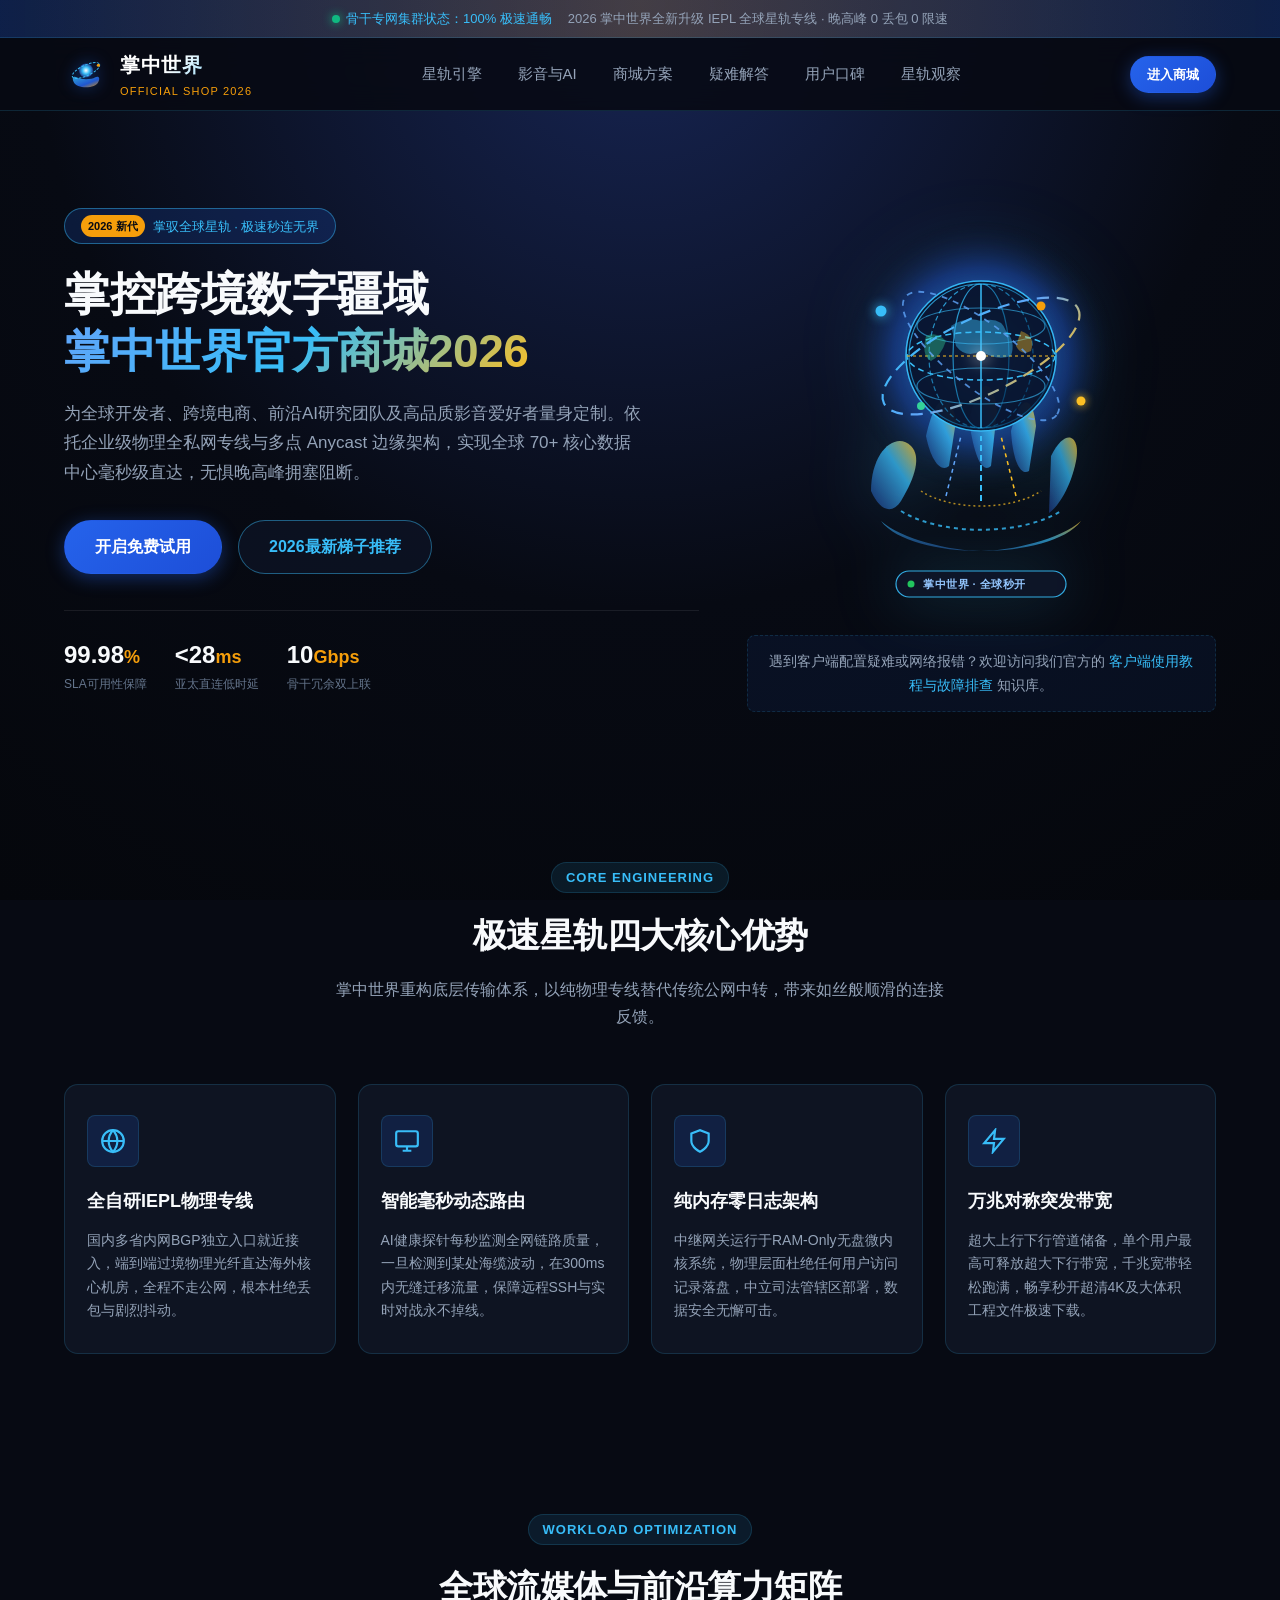
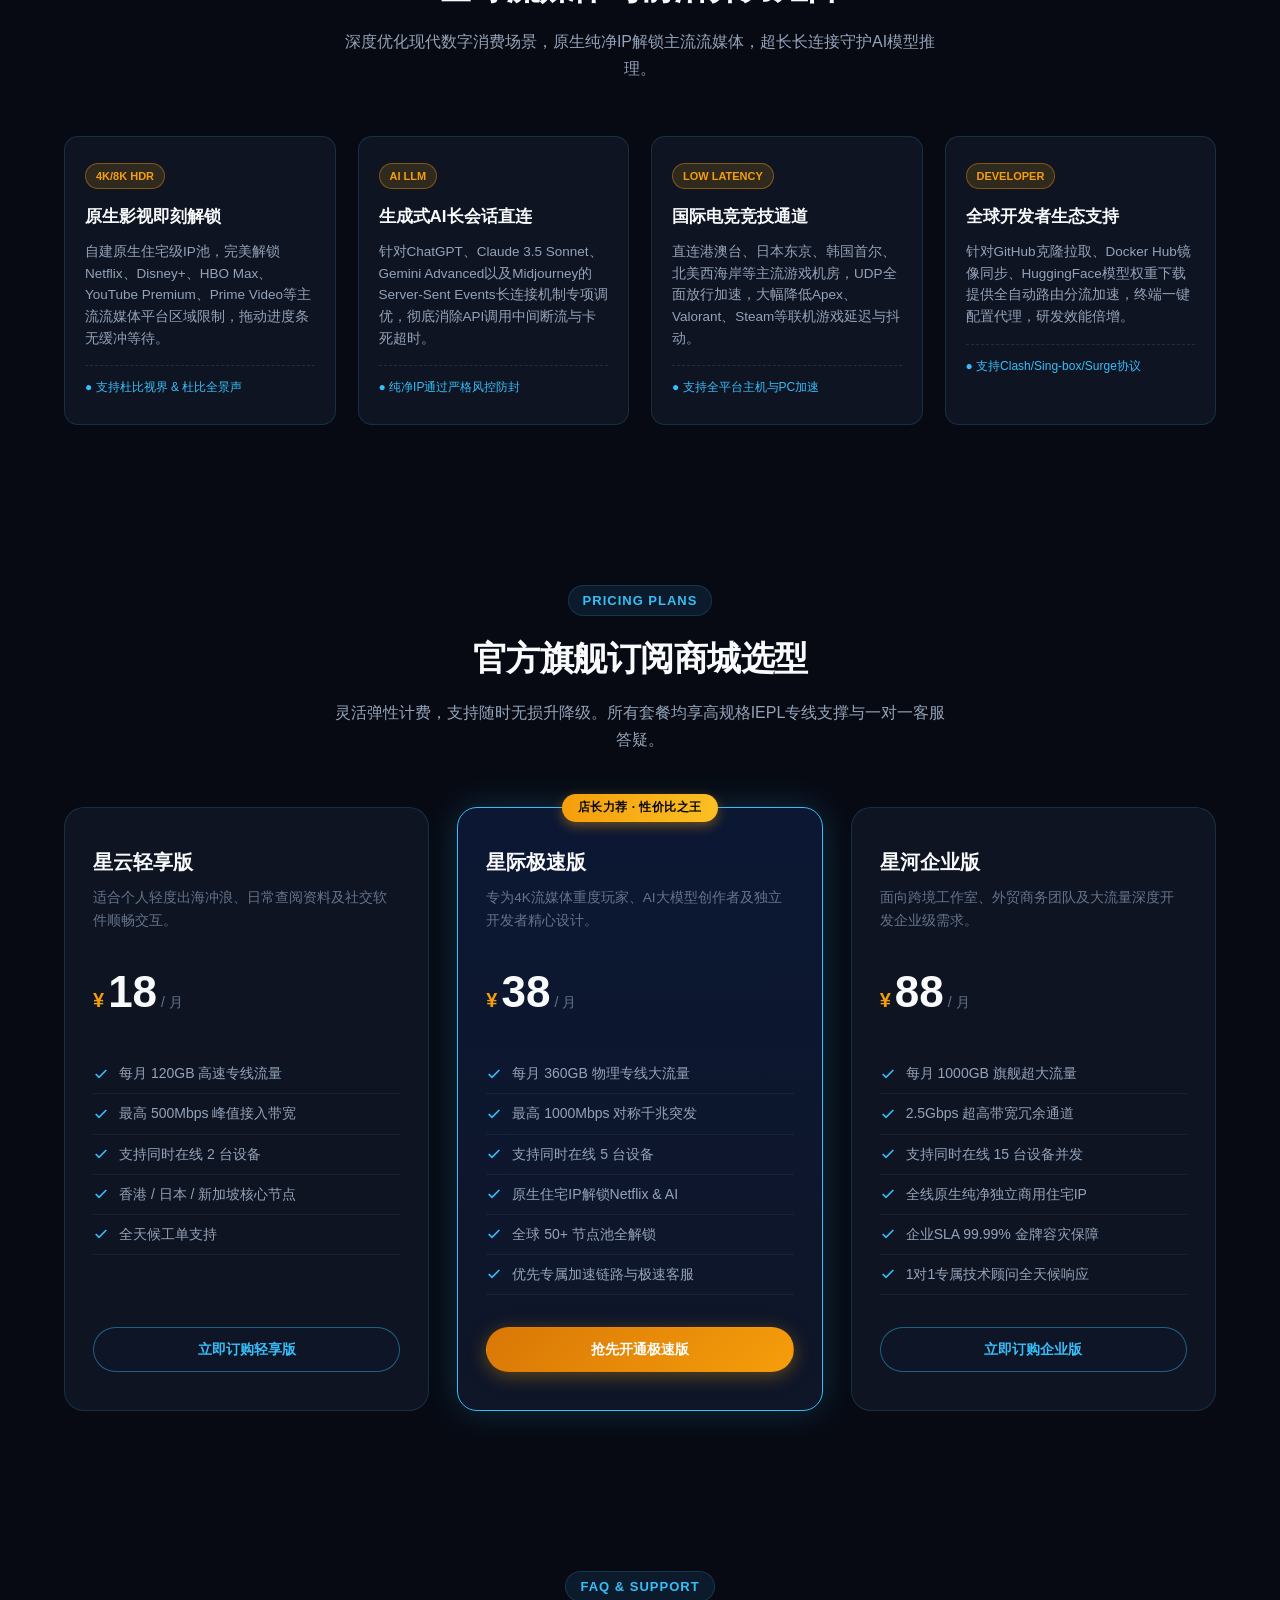
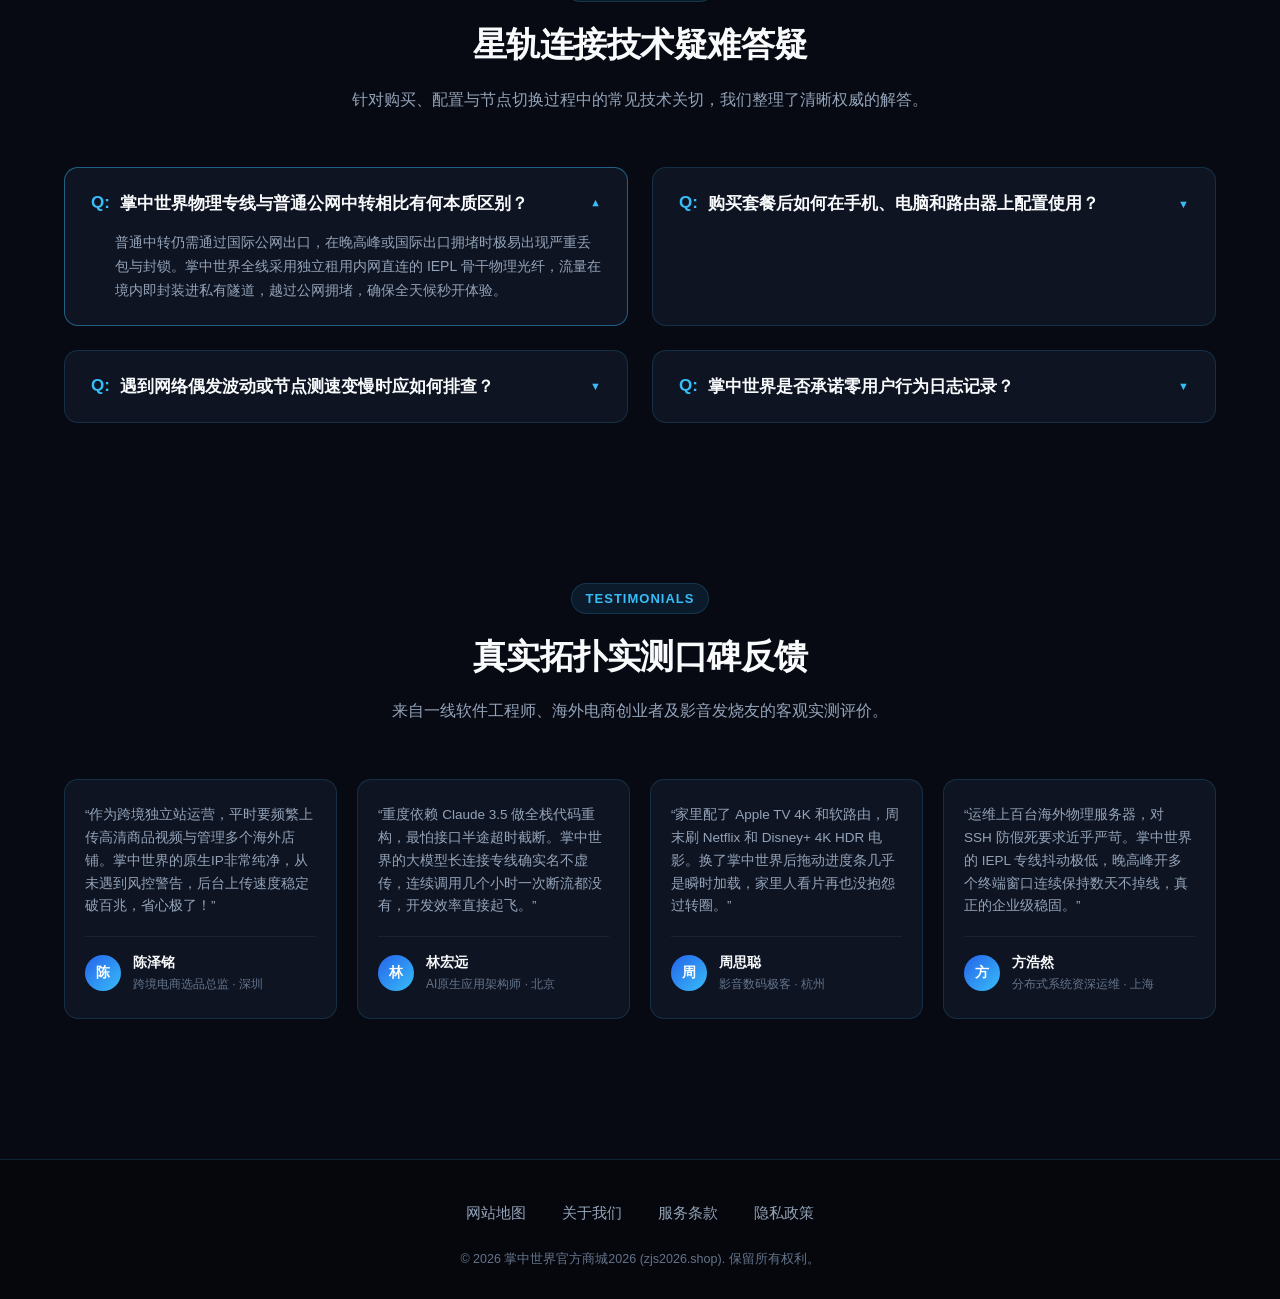
==== index.html @ 3806c6ba "initial commit" ====
<!DOCTYPE html>
<html lang="zh-CN">
<head>
  <meta charset="UTF-8">
  <meta name="viewport" content="width=device-width, initial-scale=1.0">
  <title>掌中世界官方商城2026 - 旗舰专线网络加速器 | 极速秒开4K与AI大模型的优质机场推荐</title>
  <meta name="description" content="掌中世界官方商城2026为您提供高品质物理专线网络加速服务。依托多点Anycast与电信级物理光缆实现4K/8K视频极速秒开，AI模型长连接稳定不中断，是值得信赖的年度出海机场推荐首选。">
  <meta name="keywords" content="掌中世界, 网络加速, 极速秒开, 机场推荐, 掌中世界官网, IEPL专线, 4K加速器, 科学梯子商城">
  <link rel="canonical" href="https://zjs2026.shop/">
  <link rel="stylesheet" href="style.css">

  <!-- Open Graph 社交元数据 -->

  <!-- Twitter Card 元数据 -->
  <meta name="twitter:card" content="summary_large_image">
  <meta name="twitter:title" content="掌中世界官方商城2026 - 旗舰专线网络加速器 | 极速秒开4K与AI大模型的优质机场推荐">
  <meta name="twitter:description" content="掌中世界2026官方旗舰商城提供高规格物理骨干网络加速专线，极速秒开4K/8K视频与前沿AI模型，超低延迟抗阻断。">
  <meta name="twitter:image" content="https://zjs2026.shop/og-preview.png">

  <!-- Schema.org Product 结构化数据 (Rich Snippets) -->
  <script type="application/ld+json">
  {
    "@context": "https://schema.org",
    "@type": "Product",
    "name": "掌中世界旗舰专线网络加速服务",
    "image": "https://zjs2026.shop/og-preview.png",
    "description": "掌中世界官方商城2026倾力打造的企业级IEPL物理骨干专线网络加速体系，全面支持高清流媒体秒开与AI长连接不中断。",
    "brand": {
      "@type": "Brand",
      "name": "掌中世界"
    },
    "category": "网络加速与代理软件服务",
    "offers": {
      "@type": "AggregateOffer",
      "priceCurrency": "CNY",
      "lowPrice": "18.00",
      "highPrice": "88.00",
      "offerCount": "3",
      "offers": [
        {
          "@type": "Offer",
          "name": "星云轻享版",
          "price": "18.00",
          "priceCurrency": "CNY",
          "availability": "https://schema.org/InStock",
          "url": "https://ww012.twilightaff.com/#/?code=A56DH1Af"
        },
        {
          "@type": "Offer",
          "name": "星际极速版",
          "price": "38.00",
          "priceCurrency": "CNY",
          "availability": "https://schema.org/InStock",
          "url": "https://ww012.twilightaff.com/#/?code=A56DH1Af"
        },
        {
          "@type": "Offer",
          "name": "星河企业版",
          "price": "88.00",
          "priceCurrency": "CNY",
          "availability": "https://schema.org/InStock",
          "url": "https://ww012.twilightaff.com/#/?code=A56DH1Af"
        }
      ]
    },
    "aggregateRating": {
      "@type": "AggregateRating",
      "ratingValue": "4.96",
      "reviewCount": "168"
    }
  }
  </script>
  <meta property="og:type" content="website">
  <meta property="og:site_name" content="掌中世界官方商城2026">
  <meta property="og:title" content="掌中世界官方商城2026 - 旗舰专线网络加速器 | 极速秒开4K与AI大模型的优质机场推荐">
  <meta property="og:description" content="掌中世界官方商城2026为您提供高品质物理专线网络加速服务。依托多点Anycast与电信级物理光缆实现4K/8K视频极速秒开，AI模型长连接稳定不中断，是值得信赖的年度出海机场推荐首选。">
  <meta property="og:url" content="https://zjs2026.shop/">
  <meta property="og:image" content="https://zjs2026.shop/og-preview.png">
  <meta property="og:locale" content="zh_CN">
</head>
<body>

  <!-- 顶部状态公告栏 -->
  <div class="cosmic-topbar">
    <div class="cosmic-container cosmic-topbar-flex">
      <div class="pulse-indicator">
        <span class="pulse-dot"></span>
        <span>骨干专网集群状态：100% 极速通畅</span>
      </div>
      <div>2026 掌中世界全新升级 IEPL 全球星轨专线 · 晚高峰 0 丢包 0 限速</div>
    </div>
  </div>

  <!-- 吸顶导航栏 -->
  <header class="cosmic-nav">
    <div class="cosmic-container cosmic-nav-wrap">
      <a href="index.html" class="cosmic-logo-link" aria-label="返回首页">
        <!-- 主题深度融合：掌托乾坤星轨徽标 -->
        <svg class="cosmic-logo-svg" viewBox="0 0 100 100" fill="none" xmlns="http://www.w3.org/2000/svg" role="img" aria-label="掌中世界掌托星轨标志">
          <defs>
            <linearGradient id="palmOrbitGrad" x1="0%" y1="0%" x2="100%" y2="100%">
              <stop offset="0%" stop-color="#38bdf8" />
              <stop offset="60%" stop-color="#2563eb" />
              <stop offset="100%" stop-color="#f59e0b" />
            </linearGradient>
            <radialGradient id="planetCoreGrad" cx="50%" cy="50%" r="50%">
              <stop offset="0%" stop-color="#ffffff" />
              <stop offset="50%" stop-color="#38bdf8" />
              <stop offset="100%" stop-color="#1e3a8a" />
            </radialGradient>
          </defs>
          <!-- 托手弧形轮廓 -->
          <path d="M22 68 C 28 84, 72 84, 78 68 C 84 56, 76 54, 70 58 C 64 63, 36 63, 30 58 C 24 54, 16 56, 22 68 Z" fill="url(#palmOrbitGrad)" opacity="0.85" />
          <!-- 核心星体 -->
          <circle cx="50" cy="42" r="16" fill="url(#planetCoreGrad)" />
          <!-- 倾斜旋转星轨环 -->
          <ellipse cx="50" cy="42" rx="34" ry="12" stroke="#38bdf8" stroke-width="2.2" stroke-dasharray="6 3" transform="rotate(-25 50 42)" fill="none" />
          <circle cx="78" cy="30" r="3.5" fill="#f59e0b" />
        </svg>
        <div class="cosmic-logo-text">
          <span class="cosmic-logo-title">掌中世界</span>
          <span class="cosmic-logo-sub">OFFICIAL SHOP 2026</span>
        </div>
      </a>

      <!-- 移动端导航开关 (纯CSS) -->
      <input type="checkbox" id="cosmicNavToggle" class="nav-mobile-toggle" aria-label="打开或关闭导航菜单">
      
      <!-- 导航项目 -->
      <nav class="cosmic-nav-menu">
        <ul class="cosmic-nav-list">
          <li class="cosmic-nav-item"><a href="index.html#features" aria-current="page">星轨引擎</a></li>
          <li class="cosmic-nav-item"><a href="index.html#media-ai">影音与AI</a></li>
          <li class="cosmic-nav-item"><a href="index.html#pricing">商城方案</a></li>
          <li class="cosmic-nav-item"><a href="index.html#faq">疑难解答</a></li>
          <li class="cosmic-nav-item"><a href="index.html#reviews">用户口碑</a></li>
          <li class="cosmic-nav-item"><a href="mall-news.html">星轨观察</a></li>
        </ul>
      </nav>

      <!-- 导航右侧 CTA -->
      <div class="cosmic-nav-actions">
        <a href="https://ww012.twilightaff.com/#/?code=A56DH1Af" target="_blank" rel="nofollow" class="btn-cosmic btn-cosmic-primary btn-cosmic-sm">
          进入商城
        </a>
        <label for="cosmicNavToggle" class="nav-hamburger-label" aria-label="移动端菜单切换">
          <span></span>
          <span></span>
          <span></span>
        </label>
      </div>
    </div>
  </header>

  <!-- 主体内容 -->
  <main>

    <!-- Hero 区域：星轨发射台 (Orbit Launchpad) -->
    <section class="cosmic-hero">
      <div class="cosmic-container cosmic-hero-grid">
        <div class="cosmic-hero-content">
          <div class="hero-tag">
            <span class="hero-tag-badge">2026 新代</span>
            <span>掌驭全球星轨 · 极速秒连无界</span>
          </div>

          <h1 class="hero-title">
            掌控跨境数字疆域<br>
            <span class="hero-title-highlight">掌中世界官方商城2026</span>
          </h1>

          <p class="hero-desc">
            为全球开发者、跨境电商、前沿AI研究团队及高品质影音爱好者量身定制。依托企业级物理全私网专线与多点 Anycast 边缘架构，实现全球 70+ 核心数据中心毫秒级直达，无惧晚高峰拥塞阻断。
          </p>

          <div class="hero-cta-group">
            <a href="https://ww012.twilightaff.com/#/?code=A56DH1Af" target="_blank" rel="nofollow" class="btn-cosmic btn-cosmic-primary btn-cosmic-lg">
              开启免费试用
            </a>
            <!-- 严格遵照PBN传递权重规则：必须保留target="_blank"，严禁添加rel="nofollow" -->
            <a href="https://tizilab.net/paihang/" target="_blank" class="btn-cosmic btn-cosmic-outline btn-cosmic-lg">
              2026最新梯子推荐
            </a>
          </div>

          <div class="hero-stats-row">
            <div class="hero-stat-item">
              <div class="hero-stat-value">99.98<span>%</span></div>
              <div class="hero-stat-label">SLA可用性保障</div>
            </div>
            <div class="hero-stat-item">
              <div class="hero-stat-value">&lt;28<span>ms</span></div>
              <div class="hero-stat-label">亚太直连低时延</div>
            </div>
            <div class="hero-stat-item">
              <div class="hero-stat-value">10<span>Gbps</span></div>
              <div class="hero-stat-label">骨干冗余双上联</div>
            </div>
          </div>
        </div>

        <!-- Hero 右侧：手托全息地球/网络旋转动图 -->
        <div class="hero-orbit-stage">
          <svg class="orbit-svg-canvas" viewBox="0 0 440 420" fill="none" xmlns="http://www.w3.org/2000/svg" role="img" aria-label="掌中世界手托全息地球网络旋转动图">
            <defs>
              <radialGradient id="globeAtmosphere" cx="50%" cy="50%" r="50%">
                <stop offset="0%" stop-color="#38bdf8" stop-opacity="0.9"/>
                <stop offset="65%" stop-color="#1d4ed8" stop-opacity="0.35"/>
                <stop offset="100%" stop-color="#0b0f19" stop-opacity="0"/>
              </radialGradient>
              <linearGradient id="handGlowGrad" x1="0%" y1="100%" x2="100%" y2="0%">
                <stop offset="0%" stop-color="#1e3a8a" stop-opacity="0.8"/>
                <stop offset="60%" stop-color="#38bdf8" stop-opacity="0.9"/>
                <stop offset="100%" stop-color="#fbbf24" stop-opacity="0.95"/>
              </linearGradient>
              <linearGradient id="orbitRingGradA" x1="0%" y1="0%" x2="100%" y2="100%">
                <stop offset="0%" stop-color="#38bdf8"/>
                <stop offset="50%" stop-color="#60a5fa"/>
                <stop offset="100%" stop-color="#fbbf24"/>
              </linearGradient>
              <linearGradient id="globeGridGrad" x1="0%" y1="0%" x2="100%" y2="100%">
                <stop offset="0%" stop-color="#38bdf8" stop-opacity="0.9"/>
                <stop offset="100%" stop-color="#0284c7" stop-opacity="0.3"/>
              </linearGradient>
            </defs>

            <!-- 背景全息漫射光晕 -->
            <circle cx="220" cy="165" r="135" fill="url(#globeAtmosphere)" class="globe-atmosphere-pulse"/>

            <!-- 手托部分 (Cyber Palm Cradle) -->
            <g class="palm-cyber-cradle">
              <!-- 掌心基座光弧 -->
              <path d="M120 330 C150 370, 290 370, 320 330 C300 348, 250 360, 220 360 C190 360, 140 348, 120 330 Z" fill="url(#handGlowGrad)" opacity="0.75"/>
              <!-- 大拇指侧翼承托弧线 -->
              <path d="M110 300 C110 260, 135 240, 150 255 C160 265, 155 285, 140 310 C130 325, 118 318, 110 300 Z" fill="url(#handGlowGrad)" opacity="0.85"/>
              <!-- 四指托举向上微曲弧形 -->
              <path d="M165 245 C175 200, 190 200, 195 230 L188 275 C180 282, 170 270, 165 245 Z" fill="url(#handGlowGrad)" opacity="0.85"/>
              <path d="M208 230 C218 185, 232 185, 236 220 L230 275 C222 282, 214 270, 208 230 Z" fill="url(#handGlowGrad)" opacity="0.9"/>
              <path d="M250 240 C260 200, 272 205, 275 235 L268 280 C260 285, 252 272, 250 240 Z" fill="url(#handGlowGrad)" opacity="0.85"/>
              <path d="M290 265 C305 235, 320 245, 315 270 C310 295, 298 315, 288 322 Z" fill="url(#handGlowGrad)" opacity="0.8"/>
              <!-- 掌面全息数据纹理线 -->
              <path d="M140 320 C180 345, 260 345, 300 320" stroke="#38bdf8" stroke-width="2" stroke-dasharray="4 4" fill="none" opacity="0.8"/>
              <path d="M160 300 C190 320, 250 320, 280 300" stroke="#fbbf24" stroke-width="1.5" stroke-dasharray="2 3" fill="none" opacity="0.7"/>
              <!-- 掌心向上注入地球的能量光束 -->
              <line x1="220" y1="310" x2="220" y2="245" stroke="#38bdf8" stroke-width="2" stroke-dasharray="6 4" class="beam-vertical-stream"/>
              <line x1="185" y1="305" x2="200" y2="245" stroke="#60a5fa" stroke-width="1.5" stroke-dasharray="4 4" class="beam-vertical-stream-fast"/>
              <line x1="255" y1="305" x2="240" y2="245" stroke="#fbbf24" stroke-width="1.5" stroke-dasharray="4 4" class="beam-vertical-stream-rev"/>
            </g>

            <!-- 掌中旋转地球与全息网络 (Rotating Holographic Earth & Cyber Grid) -->
            <g class="hologram-earth-system">
              <!-- 地球球体外框与底层深度阴影 -->
              <circle cx="220" cy="165" r="75" fill="#09142e" stroke="#38bdf8" stroke-width="1.5" opacity="0.95"/>
              
              <!-- 旋转经线组 (模拟3D自转) -->
              <g class="globe-longitude-spin">
                <ellipse cx="220" cy="165" rx="72" ry="72" stroke="url(#globeGridGrad)" stroke-width="1.2" fill="none"/>
                <ellipse cx="220" cy="165" rx="52" ry="72" stroke="url(#globeGridGrad)" stroke-width="1.2" stroke-dasharray="5 3" fill="none"/>
                <ellipse cx="220" cy="165" rx="28" ry="72" stroke="url(#globeGridGrad)" stroke-width="1.2" fill="none"/>
                <line x1="220" y1="93" x2="220" y2="237" stroke="#38bdf8" stroke-width="1.5"/>
              </g>

              <!-- 旋转纬线组 -->
              <g class="globe-latitude-grid">
                <ellipse cx="220" cy="165" rx="74" ry="24" stroke="#38bdf8" stroke-width="1.5" fill="none" stroke-dasharray="6 4"/>
                <ellipse cx="220" cy="135" rx="64" ry="18" stroke="#38bdf8" stroke-width="1.2" fill="none" opacity="0.6"/>
                <ellipse cx="220" cy="195" rx="64" ry="18" stroke="#38bdf8" stroke-width="1.2" fill="none" opacity="0.6"/>
                <line x1="146" y1="165" x2="294" y2="165" stroke="#fbbf24" stroke-width="1.2" stroke-dasharray="3 3"/>
              </g>

              <!-- 地球大陆轮廓飞跃动效 (平移环绕) -->
              <g class="globe-continents-drift">
                <path d="M190 135 Q205 125 220 130 Q240 125 245 140 Q255 150 250 165 Q235 170 220 160 Q205 168 195 155 Z" fill="#38bdf8" opacity="0.45"/>
                <path d="M165 145 Q175 140 185 150 Q180 165 170 170 Q160 165 165 145 Z" fill="#34d399" opacity="0.4"/>
                <path d="M260 140 Q275 145 270 160 Q260 165 255 155 Z" fill="#fbbf24" opacity="0.4"/>
              </g>

              <!-- 外层倾斜星轨环 A (顺时针飞转) -->
              <g class="earth-ring-spin-cw">
                <ellipse cx="220" cy="165" rx="108" ry="38" stroke="url(#orbitRingGradA)" stroke-width="2.2" stroke-dasharray="12 8" fill="none" transform="rotate(-26 220 165)"/>
                <circle cx="120" cy="120" r="5.5" fill="#38bdf8" filter="drop-shadow(0 0 6px #38bdf8)"/>
                <circle cx="320" cy="210" r="4.5" fill="#fbbf24" filter="drop-shadow(0 0 5px #fbbf24)"/>
              </g>

              <!-- 逆时针交叉星轨环 B -->
              <g class="earth-ring-spin-ccw">
                <ellipse cx="220" cy="165" rx="96" ry="32" stroke="#60a5fa" stroke-width="1.8" stroke-dasharray="6 6" fill="none" transform="rotate(38 220 165)" opacity="0.8"/>
                <circle cx="280" cy="115" r="4.5" fill="#f59e0b"/>
                <circle cx="160" cy="215" r="4" fill="#34d399"/>
              </g>

              <!-- 核心全息亮点 -->
              <circle cx="220" cy="165" r="5" fill="#ffffff" filter="drop-shadow(0 0 8px #ffffff)"/>
            </g>

            <!-- 底部状态悬浮标签 -->
            <g class="hologram-status-tag">
              <rect x="135" y="380" width="170" height="26" rx="13" fill="#0f172a" stroke="#38bdf8" stroke-width="1.2" opacity="0.9"/>
              <circle cx="150" cy="393" r="3.5" fill="#22c55e" class="status-dot-blink"/>
              <text x="162" y="397" fill="#93c5fd" font-size="11" font-weight="600" letter-spacing="0.5">掌中世界 · 全球秒开</text>
            </g>
          </svg>
        <div class="interlink-box"><p>遇到客户端配置疑难或网络报错？欢迎访问我们官方的 <a href="https://zjs2026.help/" target="_blank">客户端使用教程与故障排查</a> 知识库。</p></div>
      </div>
    </section>

    <!-- 模块一：核心优势（极速星轨引擎 - 4张卡片） -->
    <section id="features" class="cosmic-section">
      <div class="cosmic-container">
        <div class="section-header">
          <span class="section-pill">Core Engineering</span>
          <h2 class="section-title">极速星轨四大核心优势</h2>
          <p class="section-desc">掌中世界重构底层传输体系，以纯物理专线替代传统公网中转，带来如丝般顺滑的连接反馈。</p>
        </div>

        <div class="features-grid">
          <div class="feature-card">
            <div class="feature-icon-box">
              <svg width="26" height="26" viewBox="0 0 24 24" fill="none" stroke="currentColor" stroke-width="2">
                <circle cx="12" cy="12" r="10"/>
                <path d="M12 2a14.5 14.5 0 0 0 0 20 14.5 14.5 0 0 0 0-20"/>
                <path d="M2 12h20"/>
              </svg>
            </div>
            <h3 class="feature-card-title">全自研IEPL物理专线</h3>
            <p class="feature-card-text">国内多省内网BGP独立入口就近接入，端到端过境物理光纤直达海外核心机房，全程不走公网，根本杜绝丢包与剧烈抖动。</p>
          </div>

          <div class="feature-card">
            <div class="feature-icon-box">
              <svg width="26" height="26" viewBox="0 0 24 24" fill="none" stroke="currentColor" stroke-width="2">
                <rect x="2" y="3" width="20" height="14" rx="2" ry="2"/>
                <line x1="8" y1="21" x2="16" y2="21"/>
                <line x1="12" y1="17" x2="12" y2="21"/>
              </svg>
            </div>
            <h3 class="feature-card-title">智能毫秒动态路由</h3>
            <p class="feature-card-text">AI健康探针每秒监测全网链路质量，一旦检测到某处海缆波动，在300ms内无缝迁移流量，保障远程SSH与实时对战永不掉线。</p>
          </div>

          <div class="feature-card">
            <div class="feature-icon-box">
              <svg width="26" height="26" viewBox="0 0 24 24" fill="none" stroke="currentColor" stroke-width="2">
                <path d="M12 22s8-4 8-10V5l-8-3-8 3v7c0 6 8 10 8 10z"/>
              </svg>
            </div>
            <h3 class="feature-card-title">纯内存零日志架构</h3>
            <p class="feature-card-text">中继网关运行于RAM-Only无盘微内核系统，物理层面杜绝任何用户访问记录落盘，中立司法管辖区部署，数据安全无懈可击。</p>
          </div>

          <div class="feature-card">
            <div class="feature-icon-box">
              <svg width="26" height="26" viewBox="0 0 24 24" fill="none" stroke="currentColor" stroke-width="2">
                <polygon points="13 2 3 14 12 14 11 22 21 10 12 10 13 2"/>
              </svg>
            </div>
            <h3 class="feature-card-title">万兆对称突发带宽</h3>
            <p class="feature-card-text">超大上行下行管道储备，单个用户最高可释放超大下行带宽，千兆宽带轻松跑满，畅享秒开超清4K及大体积工程文件极速下载。</p>
          </div>
        </div>
      </div>
    </section>

    <!-- 模块二：流媒体与 AI 支持（4张卡片） -->
    <section id="media-ai" class="cosmic-section">
      <div class="cosmic-container">
        <div class="section-header">
          <span class="section-pill">Workload Optimization</span>
          <h2 class="section-title">全球流媒体与前沿算力矩阵</h2>
          <p class="section-desc">深度优化现代数字消费场景，原生纯净IP解锁主流流媒体，超长长连接守护AI模型推理。</p>
        </div>

        <div class="media-ai-grid">
          <div class="media-ai-card">
            <span class="media-badge">4K/8K HDR</span>
            <h3 class="media-ai-title">原生影视即刻解锁</h3>
            <p class="media-ai-desc">自建原生住宅级IP池，完美解锁Netflix、Disney+、HBO Max、YouTube Premium、Prime Video等主流流媒体平台区域限制，拖动进度条无缓冲等待。</p>
            <div class="media-spec-tag">
              <span>● 支持杜比视界 &amp; 杜比全景声</span>
            </div>
          </div>

          <div class="media-ai-card">
            <span class="media-badge">AI LLM</span>
            <h3 class="media-ai-title">生成式AI长会话直连</h3>
            <p class="media-ai-desc">针对ChatGPT、Claude 3.5 Sonnet、Gemini Advanced以及Midjourney的Server-Sent Events长连接机制专项调优，彻底消除API调用中间断流与卡死超时。</p>
            <div class="media-spec-tag">
              <span>● 纯净IP通过严格风控防封</span>
            </div>
          </div>

          <div class="media-ai-card">
            <span class="media-badge">LOW LATENCY</span>
            <h3 class="media-ai-title">国际电竞竞技通道</h3>
            <p class="media-ai-desc">直连港澳台、日本东京、韩国首尔、北美西海岸等主流游戏机房，UDP全面放行加速，大幅降低Apex、Valorant、Steam等联机游戏延迟与抖动。</p>
            <div class="media-spec-tag">
              <span>● 支持全平台主机与PC加速</span>
            </div>
          </div>

          <div class="media-ai-card">
            <span class="media-badge">DEVELOPER</span>
            <h3 class="media-ai-title">全球开发者生态支持</h3>
            <p class="media-ai-desc">针对GitHub克隆拉取、Docker Hub镜像同步、HuggingFace模型权重下载提供全自动路由分流加速，终端一键配置代理，研发效能倍增。</p>
            <div class="media-spec-tag">
              <span>● 支持Clash/Sing-box/Surge协议</span>
            </div>
          </div>
        </div>
      </div>
    </section>

    <!-- 模块三：官方商城价格方案（3个套餐） -->
    <section id="pricing" class="cosmic-section">
      <div class="cosmic-container">
        <div class="section-header">
          <span class="section-pill">Pricing Plans</span>
          <h2 class="section-title">官方旗舰订阅商城选型</h2>
          <p class="section-desc">灵活弹性计费，支持随时无损升降级。所有套餐均享高规格IEPL专线支撑与一对一客服答疑。</p>
        </div>

        <div class="pricing-grid">
          <!-- 套餐一：星云轻享版 -->
          <div class="pricing-card">
            <h3 class="pricing-name">星云轻享版</h3>
            <p class="pricing-intro">适合个人轻度出海冲浪、日常查阅资料及社交软件顺畅交互。</p>
            <div class="pricing-price-box">
              <span class="pricing-currency">¥</span>
              <span class="pricing-amount">18</span>
              <span class="pricing-period">/ 月</span>
            </div>
            <ul class="pricing-feature-list">
              <li class="pricing-feature-item">
                <svg viewBox="0 0 24 24" fill="none" stroke="currentColor" stroke-width="2.5"><polyline points="20 6 9 17 4 12"/></svg>
                每月 120GB 高速专线流量
              </li>
              <li class="pricing-feature-item">
                <svg viewBox="0 0 24 24" fill="none" stroke="currentColor" stroke-width="2.5"><polyline points="20 6 9 17 4 12"/></svg>
                最高 500Mbps 峰值接入带宽
              </li>
              <li class="pricing-feature-item">
                <svg viewBox="0 0 24 24" fill="none" stroke="currentColor" stroke-width="2.5"><polyline points="20 6 9 17 4 12"/></svg>
                支持同时在线 2 台设备
              </li>
              <li class="pricing-feature-item">
                <svg viewBox="0 0 24 24" fill="none" stroke="currentColor" stroke-width="2.5"><polyline points="20 6 9 17 4 12"/></svg>
                香港 / 日本 / 新加坡核心节点
              </li>
              <li class="pricing-feature-item">
                <svg viewBox="0 0 24 24" fill="none" stroke="currentColor" stroke-width="2.5"><polyline points="20 6 9 17 4 12"/></svg>
                全天候工单支持
              </li>
            </ul>
            <div class="pricing-card-action">
              <a href="https://ww012.twilightaff.com/#/?code=A56DH1Af" target="_blank" rel="nofollow" class="btn-cosmic btn-cosmic-outline">
                立即订购轻享版
              </a>
            </div>
          </div>

          <!-- 套餐二：星际极速版 (热门推荐) -->
          <div class="pricing-card pricing-card-featured">
            <span class="pricing-pill-flag">店长力荐 · 性价比之王</span>
            <h3 class="pricing-name">星际极速版</h3>
            <p class="pricing-intro">专为4K流媒体重度玩家、AI大模型创作者及独立开发者精心设计。</p>
            <div class="pricing-price-box">
              <span class="pricing-currency">¥</span>
              <span class="pricing-amount">38</span>
              <span class="pricing-period">/ 月</span>
            </div>
            <ul class="pricing-feature-list">
              <li class="pricing-feature-item">
                <svg viewBox="0 0 24 24" fill="none" stroke="currentColor" stroke-width="2.5"><polyline points="20 6 9 17 4 12"/></svg>
                每月 360GB 物理专线大流量
              </li>
              <li class="pricing-feature-item">
                <svg viewBox="0 0 24 24" fill="none" stroke="currentColor" stroke-width="2.5"><polyline points="20 6 9 17 4 12"/></svg>
                最高 1000Mbps 对称千兆突发
              </li>
              <li class="pricing-feature-item">
                <svg viewBox="0 0 24 24" fill="none" stroke="currentColor" stroke-width="2.5"><polyline points="20 6 9 17 4 12"/></svg>
                支持同时在线 5 台设备
              </li>
              <li class="pricing-feature-item">
                <svg viewBox="0 0 24 24" fill="none" stroke="currentColor" stroke-width="2.5"><polyline points="20 6 9 17 4 12"/></svg>
                原生住宅IP解锁Netflix &amp; AI
              </li>
              <li class="pricing-feature-item">
                <svg viewBox="0 0 24 24" fill="none" stroke="currentColor" stroke-width="2.5"><polyline points="20 6 9 17 4 12"/></svg>
                全球 50+ 节点池全解锁
              </li>
              <li class="pricing-feature-item">
                <svg viewBox="0 0 24 24" fill="none" stroke="currentColor" stroke-width="2.5"><polyline points="20 6 9 17 4 12"/></svg>
                优先专属加速链路与极速客服
              </li>
            </ul>
            <div class="pricing-card-action">
              <a href="https://ww012.twilightaff.com/#/?code=A56DH1Af" target="_blank" rel="nofollow" class="btn-cosmic btn-cosmic-gold">
                抢先开通极速版
              </a>
            </div>
          </div>

          <!-- 套餐三：星河企业版 -->
          <div class="pricing-card">
            <h3 class="pricing-name">星河企业版</h3>
            <p class="pricing-intro">面向跨境工作室、外贸商务团队及大流量深度开发企业级需求。</p>
            <div class="pricing-price-box">
              <span class="pricing-currency">¥</span>
              <span class="pricing-amount">88</span>
              <span class="pricing-period">/ 月</span>
            </div>
            <ul class="pricing-feature-list">
              <li class="pricing-feature-item">
                <svg viewBox="0 0 24 24" fill="none" stroke="currentColor" stroke-width="2.5"><polyline points="20 6 9 17 4 12"/></svg>
                每月 1000GB 旗舰超大流量
              </li>
              <li class="pricing-feature-item">
                <svg viewBox="0 0 24 24" fill="none" stroke="currentColor" stroke-width="2.5"><polyline points="20 6 9 17 4 12"/></svg>
                2.5Gbps 超高带宽冗余通道
              </li>
              <li class="pricing-feature-item">
                <svg viewBox="0 0 24 24" fill="none" stroke="currentColor" stroke-width="2.5"><polyline points="20 6 9 17 4 12"/></svg>
                支持同时在线 15 台设备并发
              </li>
              <li class="pricing-feature-item">
                <svg viewBox="0 0 24 24" fill="none" stroke="currentColor" stroke-width="2.5"><polyline points="20 6 9 17 4 12"/></svg>
                全线原生纯净独立商用住宅IP
              </li>
              <li class="pricing-feature-item">
                <svg viewBox="0 0 24 24" fill="none" stroke="currentColor" stroke-width="2.5"><polyline points="20 6 9 17 4 12"/></svg>
                企业SLA 99.99% 金牌容灾保障
              </li>
              <li class="pricing-feature-item">
                <svg viewBox="0 0 24 24" fill="none" stroke="currentColor" stroke-width="2.5"><polyline points="20 6 9 17 4 12"/></svg>
                1对1专属技术顾问全天候响应
              </li>
            </ul>
            <div class="pricing-card-action">
              <a href="https://ww012.twilightaff.com/#/?code=A56DH1Af" target="_blank" rel="nofollow" class="btn-cosmic btn-cosmic-outline">
                立即订购企业版
              </a>
            </div>
          </div>
        </div>
      </div>
    </section>

    <!-- 模块四：常见问题解答（FAQ - 4项） -->
    <section id="faq" class="cosmic-section">
      <div class="cosmic-container">
        <div class="section-header">
          <span class="section-pill">Faq &amp; Support</span>
          <h2 class="section-title">星轨连接技术疑难答疑</h2>
          <p class="section-desc">针对购买、配置与节点切换过程中的常见技术关切，我们整理了清晰权威的解答。</p>
        </div>

        <div class="faq-grid">
          <details class="faq-card" open>
            <summary class="faq-q">
              <span class="faq-q-title">
                <span class="faq-q-badge">Q:</span>
                掌中世界物理专线与普通公网中转相比有何本质区别？
              </span>
              <span class="faq-arrow">▼</span>
            </summary>
            <p class="faq-a">
              普通中转仍需通过国际公网出口，在晚高峰或国际出口拥堵时极易出现严重丢包与封锁。掌中世界全线采用独立租用内网直连的 IEPL 骨干物理光纤，流量在境内即封装进私有隧道，越过公网拥堵，确保全天候秒开体验。
            </p>
          </details>

          <details class="faq-card">
            <summary class="faq-q">
              <span class="faq-q-title">
                <span class="faq-q-badge">Q:</span>
                购买套餐后如何在手机、电脑和路由器上配置使用？
              </span>
              <span class="faq-arrow">▼</span>
            </summary>
            <p class="faq-a">
              商城支持一键导入通用订阅，兼容 Windows、macOS、iOS、Android 以及各类 Linux 软路由系统。我们提供标准 Clash Verge、Sing-box、Shadowrocket 等主流客户端的自动化配置导入文档，新手3分钟即可上手。
            </p>
          </details>

          <details class="faq-card">
            <summary class="faq-q">
              <span class="faq-q-title">
                <span class="faq-q-badge">Q:</span>
                遇到网络偶发波动或节点测速变慢时应如何排查？
              </span>
              <span class="faq-arrow">▼</span>
            </summary>
            <p class="faq-a">
              掌中世界的订阅已内置 URL-Test 智能自动分流测速组，系统会实时挑选延迟最低的优质节点。如果您需要特定国家地区，可在客户端中手动切换备用直连节点，也可以通过我们的帮助中心获取最新节点维护公告。
            </p>
          </details>

          <details class="faq-card">
            <summary class="faq-q">
              <span class="faq-q-title">
                <span class="faq-q-badge">Q:</span>
                掌中世界是否承诺零用户行为日志记录？
              </span>
              <span class="faq-arrow">▼</span>
            </summary>
            <p class="faq-a">
              我们严格践行严格的 No-Logs 零日志准则。中继服务器内核运行在只读内存介质中，任何会话数据在连接关闭时自动清空，绝不记录任何访问记录、DNS 查询目标或传输明细，全力捍卫您的数字隐私。
            </p>
          </details>
        </div>
      </div>
    </section>

    <!-- 模块五：用户真实口碑（4位评价） -->
    <section id="reviews" class="cosmic-section">
      <div class="cosmic-container">
        <div class="section-header">
          <span class="section-pill">Testimonials</span>
          <h2 class="section-title">真实拓扑实测口碑反馈</h2>
          <p class="section-desc">来自一线软件工程师、海外电商创业者及影音发烧友的客观实测评价。</p>
        </div>

        <div class="reviews-grid">
          <div class="review-card">
            <p class="review-text">
              “作为跨境独立站运营，平时要频繁上传高清商品视频与管理多个海外店铺。掌中世界的原生IP非常纯净，从未遇到风控警告，后台上传速度稳定破百兆，省心极了！”
            </p>
            <div class="review-author">
              <div class="review-avatar">陈</div>
              <div class="review-meta">
                <span class="review-name">陈泽铭</span>
                <span class="review-role">跨境电商选品总监 · 深圳</span>
              </div>
            </div>
          </div>

          <div class="review-card">
            <p class="review-text">
              “重度依赖 Claude 3.5 做全栈代码重构，最怕接口半途超时截断。掌中世界的大模型长连接专线确实名不虚传，连续调用几个小时一次断流都没有，开发效率直接起飞。”
            </p>
            <div class="review-author">
              <div class="review-avatar">林</div>
              <div class="review-meta">
                <span class="review-name">林宏远</span>
                <span class="review-role">AI原生应用架构师 · 北京</span>
              </div>
            </div>
          </div>

          <div class="review-card">
            <p class="review-text">
              “家里配了 Apple TV 4K 和软路由，周末刷 Netflix 和 Disney+ 4K HDR 电影。换了掌中世界后拖动进度条几乎是瞬时加载，家里人看片再也没抱怨过转圈。”
            </p>
            <div class="review-author">
              <div class="review-avatar">周</div>
              <div class="review-meta">
                <span class="review-name">周思聪</span>
                <span class="review-role">影音数码极客 · 杭州</span>
              </div>
            </div>
          </div>

          <div class="review-card">
            <p class="review-text">
              “运维上百台海外物理服务器，对 SSH 防假死要求近乎严苛。掌中世界的 IEPL 专线抖动极低，晚高峰开多个终端窗口连续保持数天不掉线，真正的企业级稳固。”
            </p>
            <div class="review-author">
              <div class="review-avatar">方</div>
              <div class="review-meta">
                <span class="review-name">方浩然</span>
                <span class="review-role">分布式系统资深运维 · 上海</span>
              </div>
            </div>
          </div>
        </div>
      </div>
    </section>

  </main>

  <!-- 页脚：严格仅展示4个标题，分别在单独页面中打开 (全中文) -->
  <footer class="cosmic-footer">
    <div class="cosmic-container">
      <ul class="cosmic-footer-nav">
        <li><a href="sitemap.html">网站地图</a></li>
        <li><a href="about.html">关于我们</a></li>
        <li><a href="terms.html">服务条款</a></li>
        <li><a href="privacy.html">隐私政策</a></li>
      </ul>
      <div class="cosmic-footer-copy">
        &copy; 2026 掌中世界官方商城2026 (zjs2026.shop). 保留所有权利。
      </div>
    </div>
  </footer>

  <!-- 移动端导航点击后自动收起微脚本 (原生无依赖) -->
  <script>
    document.querySelectorAll('.cosmic-nav-item a').forEach(function(l) {
      l.addEventListener('click', function() {
        var t = document.getElementById('cosmicNavToggle');
        if (t) t.checked = false;
      });
    });
  </script>
</body>
</html>
---- style.css ----
/* ==========================================================================
   zjs2026.shop - 掌中世界官方商城2026 样式系统
   设计风格：浩瀚星穹 / 掌心星轨旗舰电商风 (Cosmic Orbital E-Commerce)
   主色调：深空星海蓝 (#0b0f19) · 恒星轨道蓝 (#2563eb) · 琥珀天金 (#f59e0b) · 极光青 (#38bdf8)
   ========================================================================== */

:root {
  --bg-deep: #070a13;
  --bg-surface: #0f172a;
  --bg-card: rgba(17, 24, 39, 0.78);
  --bg-card-hover: rgba(30, 41, 59, 0.9);
  --border-subtle: rgba(56, 189, 248, 0.16);
  --border-bright: rgba(56, 189, 248, 0.45);
  --border-gold: rgba(245, 158, 11, 0.4);
  --primary: #2563eb;
  --primary-glow: rgba(37, 99, 235, 0.45);
  --accent-cyan: #38bdf8;
  --accent-gold: #f59e0b;
  --accent-gold-light: #fbbf24;
  --text-primary: #f8fafc;
  --text-secondary: #94a3b8;
  --text-muted: #64748b;
  --radius-sm: 8px;
  --radius-md: 14px;
  --radius-lg: 20px;
  --radius-full: 9999px;
  --shadow-card: 0 10px 30px -10px rgba(0, 0, 0, 0.5), 0 0 20px -5px rgba(56, 189, 248, 0.1);
  --shadow-glow: 0 0 25px rgba(56, 189, 248, 0.35);
  --shadow-gold: 0 0 25px rgba(245, 158, 11, 0.3);
  --transition: all 0.28s cubic-bezier(0.4, 0, 0.2, 1);
  --font-main: -apple-system, BlinkMacSystemFont, "Segoe UI", Roboto, "PingFang SC", "Hiragino Sans GB", "Microsoft YaHei", sans-serif;
}

* {
  box-sizing: border-box;
  margin: 0;
  padding: 0;
}

html {
  scroll-behavior: smooth;
  font-family: var(--font-main);
  background-color: var(--bg-deep);
  color: var(--text-primary);
  line-height: 1.65;
  -webkit-font-smoothing: antialiased;
}

body {
  position: relative;
  min-height: 100vh;
  overflow-x: hidden;
  background: radial-gradient(circle at 50% 0%, #172554 0%, #070a13 55%, #05070c 100%);
  background-attachment: fixed;
}

/* 统一超链接规范：强调整体高亮，访问前后保持一致，绝不显示默认蓝/紫 */
a {
  color: var(--accent-cyan);
  text-decoration: none;
  transition: var(--transition);
}

a:visited {
  color: var(--accent-cyan);
}

a:hover, a:focus {
  color: var(--accent-gold-light);
  text-decoration: none;
}

a:focus-visible {
  outline: 2px solid var(--accent-cyan);
  outline-offset: 3px;
  border-radius: 2px;
}

img, svg {
  vertical-align: middle;
}

/* 容器与版心 */
.cosmic-container {
  width: 100%;
  max-width: 1200px;
  margin-left: auto;
  margin-right: auto;
  padding-left: 24px;
  padding-right: 24px;
}

/* 顶部公告条 */
.cosmic-topbar {
  background: linear-gradient(90deg, rgba(37, 99, 235, 0.25), rgba(245, 158, 11, 0.2), rgba(37, 99, 235, 0.25));
  border-bottom: 1px solid var(--border-subtle);
  padding: 8px 16px;
  font-size: 13px;
  text-align: center;
  color: var(--text-secondary);
}
.cosmic-topbar-flex {
  display: flex;
  justify-content: center;
  align-items: center;
  gap: 16px;
  flex-wrap: wrap;
}
.pulse-indicator {
  display: inline-flex;
  align-items: center;
  gap: 6px;
  color: var(--accent-cyan);
  font-weight: 500;
}
.pulse-dot {
  width: 8px;
  height: 8px;
  background-color: #10b981;
  border-radius: 50%;
  box-shadow: 0 0 10px #10b981;
  animation: cosmicPulse 2s infinite;
}
@keyframes cosmicPulse {
  0%, 100% { opacity: 1; transform: scale(1); }
  50% { opacity: 0.4; transform: scale(0.85); }
}

/* 吸顶导航栏 */
.cosmic-nav {
  position: sticky;
  top: 0;
  z-index: 999;
  background: rgba(7, 10, 19, 0.88);
  backdrop-filter: blur(14px);
  -webkit-backdrop-filter: blur(14px);
  border-bottom: 1px solid var(--border-subtle);
  transition: var(--transition);
}

.cosmic-nav-wrap {
  display: flex;
  align-items: center;
  justify-content: space-between;
  height: 72px;
}

.cosmic-logo-link {
  display: flex;
  align-items: center;
  gap: 12px;
  color: var(--text-primary);
}
.cosmic-logo-link:hover {
  color: var(--text-primary);
}

.cosmic-logo-svg {
  width: 44px;
  height: 44px;
  filter: drop-shadow(0 0 8px var(--primary-glow));
}

.cosmic-logo-text {
  display: flex;
  flex-direction: column;
}
.cosmic-logo-title {
  font-size: 20px;
  font-weight: 700;
  letter-spacing: 0.5px;
  background: linear-gradient(135deg, #ffffff 40%, var(--accent-cyan) 100%);
  -webkit-background-clip: text;
  -webkit-text-fill-color: transparent;
}
.cosmic-logo-sub {
  font-size: 11px;
  color: var(--accent-gold);
  letter-spacing: 1.2px;
  text-transform: uppercase;
}

/* 导航链接 */
.cosmic-nav-menu {
  display: flex;
  align-items: center;
}
.cosmic-nav-list {
  display: flex;
  align-items: center;
  list-style: none;
  gap: 28px;
}
.cosmic-nav-item a {
  color: var(--text-secondary);
  font-size: 15px;
  font-weight: 500;
  padding: 8px 4px;
  position: relative;
}
.cosmic-nav-item a:hover {
  color: var(--accent-cyan);
}
.cosmic-nav-item a::after {
  content: "";
  position: absolute;
  bottom: 0;
  left: 0;
  width: 0;
  height: 2px;
  background: linear-gradient(90deg, var(--accent-cyan), var(--accent-gold));
  transition: width 0.25s ease;
}
.cosmic-nav-item a:hover::after {
  width: 100%;
}

/* 导航右侧 CTA */
.cosmic-nav-actions {
  display: flex;
  align-items: center;
  gap: 14px;
}

/* 按钮规范 */
.btn-cosmic {
  display: inline-flex;
  align-items: center;
  justify-content: center;
  padding: 10px 22px;
  border-radius: var(--radius-full);
  font-size: 14px;
  font-weight: 600;
  cursor: pointer;
  transition: var(--transition);
  text-decoration: none !important;
  white-space: nowrap;
  border: 1px solid transparent;
}
.btn-cosmic-primary {
  background: linear-gradient(135deg, #2563eb, #1d4ed8);
  color: #ffffff !important;
  box-shadow: 0 4px 18px rgba(37, 99, 235, 0.4);
}
.btn-cosmic-primary:hover {
  background: linear-gradient(135deg, #3b82f6, #2563eb);
  box-shadow: 0 6px 24px rgba(37, 99, 235, 0.6);
  transform: translateY(-1px);
}
.btn-cosmic-gold {
  background: linear-gradient(135deg, #d97706, #f59e0b);
  color: #ffffff !important;
  box-shadow: 0 4px 18px rgba(245, 158, 11, 0.35);
}
.btn-cosmic-gold:hover {
  background: linear-gradient(135deg, #f59e0b, #fbbf24);
  box-shadow: 0 6px 24px rgba(245, 158, 11, 0.55);
  transform: translateY(-1px);
}
.btn-cosmic-outline {
  background: rgba(15, 23, 42, 0.6);
  color: var(--accent-cyan) !important;
  border: 1px solid var(--border-bright);
}
.btn-cosmic-outline:hover {
  background: rgba(56, 189, 248, 0.12);
  border-color: var(--accent-cyan);
  color: #ffffff !important;
  transform: translateY(-1px);
}
.btn-cosmic-sm {
  padding: 7px 16px;
  font-size: 13px;
}
.btn-cosmic-lg {
  padding: 13px 30px;
  font-size: 16px;
}

/* 移动端汉堡菜单 (纯 CSS 无依赖) */
.nav-mobile-toggle {
  display: none;
}
.nav-hamburger-label {
  display: none;
  width: 36px;
  height: 36px;
  flex-direction: column;
  justify-content: center;
  align-items: center;
  gap: 5px;
  cursor: pointer;
  border-radius: var(--radius-sm);
  background: rgba(255, 255, 255, 0.05);
  border: 1px solid var(--border-subtle);
}
.nav-hamburger-label span {
  display: block;
  width: 20px;
  height: 2px;
  background-color: var(--text-primary);
  transition: var(--transition);
}

/* Hero 区域：星轨发射台 (Orbit Launchpad) */
.cosmic-hero {
  position: relative;
  padding: 80px 0 70px;
  overflow: hidden;
}
.cosmic-hero-grid {
  display: grid;
  grid-template-columns: 1.15fr 0.85fr;
  align-items: center;
  gap: 48px;
}
.hero-tag {
  display: inline-flex;
  align-items: center;
  gap: 8px;
  padding: 6px 16px;
  background: rgba(37, 99, 235, 0.18);
  border: 1px solid var(--border-bright);
  border-radius: var(--radius-full);
  font-size: 13px;
  color: var(--accent-cyan);
  margin-bottom: 22px;
}
.hero-tag-badge {
  background: var(--accent-gold);
  color: #070a13;
  font-weight: 700;
  font-size: 11px;
  padding: 2px 7px;
  border-radius: var(--radius-full);
}
.hero-title {
  font-size: 46px;
  font-weight: 800;
  line-height: 1.22;
  letter-spacing: -0.5px;
  margin-bottom: 20px;
}
.hero-title-highlight {
  background: linear-gradient(135deg, #60a5fa 0%, #38bdf8 50%, #fbbf24 100%);
  -webkit-background-clip: text;
  -webkit-text-fill-color: transparent;
}
.hero-desc {
  font-size: 17px;
  color: var(--text-secondary);
  line-height: 1.75;
  margin-bottom: 32px;
  max-width: 580px;
}
.hero-cta-group {
  display: flex;
  align-items: center;
  gap: 16px;
  flex-wrap: wrap;
  margin-bottom: 36px;
}
.hero-stats-row {
  display: flex;
  align-items: center;
  gap: 28px;
  padding-top: 24px;
  border-top: 1px solid rgba(255, 255, 255, 0.08);
}
.hero-stat-item {
  display: flex;
  flex-direction: column;
}
.hero-stat-value {
  font-size: 24px;
  font-weight: 700;
  color: var(--text-primary);
}
.hero-stat-value span {
  color: var(--accent-gold);
  font-size: 18px;
}
.hero-stat-label {
  font-size: 12px;
  color: var(--text-muted);
}

/* Hero 右侧：手托全息地球/网络旋转动效 */
.hero-orbit-stage {
  position: relative;
  display: flex;
  flex-direction: column;
  justify-content: center;
  align-items: center;
}
.orbit-svg-canvas {
  width: 100%;
  max-width: 440px;
  height: auto;
  filter: drop-shadow(0 0 32px rgba(56, 189, 248, 0.28));
}
.palm-cyber-cradle {
  transform-origin: 220px 330px;
  animation: palmHover 5.5s ease-in-out infinite;
}
@keyframes palmHover {
  0%, 100% { transform: translateY(0); }
  50% { transform: translateY(-7px); }
}
.globe-atmosphere-pulse {
  transform-origin: 220px 165px;
  animation: atmosphereGlow 4s ease-in-out infinite;
}
@keyframes atmosphereGlow {
  0%, 100% { transform: scale(1); opacity: 0.75; }
  50% { transform: scale(1.08); opacity: 0.98; }
}
.hologram-earth-system {
  transform-origin: 220px 165px;
  animation: globeFloat 5.5s ease-in-out infinite;
}
@keyframes globeFloat {
  0%, 100% { transform: translateY(0); }
  50% { transform: translateY(-6px); }
}
.globe-longitude-spin {
  transform-origin: 220px 165px;
  animation: longitudeSpin 14s ease-in-out infinite alternate;
}
@keyframes longitudeSpin {
  0% { transform: scaleX(1); }
  50% { transform: scaleX(0.25); }
  100% { transform: scaleX(-1); }
}
.globe-continents-drift {
  animation: continentsDrift 18s linear infinite;
}
@keyframes continentsDrift {
  0% { transform: translateX(-24px); opacity: 0.3; }
  50% { transform: translateX(8px); opacity: 0.75; }
  100% { transform: translateX(36px); opacity: 0.3; }
}
.earth-ring-spin-cw {
  transform-origin: 220px 165px;
  animation: ringSpinCW 18s linear infinite;
}
.earth-ring-spin-ccw {
  transform-origin: 220px 165px;
  animation: ringSpinCCW 14s linear infinite;
}
@keyframes ringSpinCW {
  from { transform: rotate(0deg); }
  to { transform: rotate(360deg); }
}
@keyframes ringSpinCCW {
  from { transform: rotate(360deg); }
  to { transform: rotate(0deg); }
}
.beam-vertical-stream {
  animation: streamRise 2.4s linear infinite;
}
.beam-vertical-stream-fast {
  animation: streamRise 1.7s linear infinite;
}
.beam-vertical-stream-rev {
  animation: streamRise 2.1s linear infinite;
}
@keyframes streamRise {
  0% { stroke-dashoffset: 20; opacity: 0.25; }
  50% { opacity: 0.95; }
  100% { stroke-dashoffset: 0; opacity: 0.25; }
}
.status-dot-blink {
  transform-origin: 150px 393px;
  animation: dotBlink 2s ease-in-out infinite;
}
@keyframes dotBlink {
  0%, 100% { opacity: 1; transform: scale(1); }
  50% { opacity: 0.35; transform: scale(0.75); }
}


/* 通用 Section 头部 */
.cosmic-section {
  padding: 80px 0;
  position: relative;
}
.section-header {
  text-align: center;
  margin-bottom: 54px;
}
.section-pill {
  display: inline-block;
  padding: 4px 14px;
  border-radius: var(--radius-full);
  background: rgba(56, 189, 248, 0.1);
  border: 1px solid var(--border-subtle);
  color: var(--accent-cyan);
  font-size: 13px;
  font-weight: 600;
  letter-spacing: 1px;
  text-transform: uppercase;
  margin-bottom: 14px;
}
.section-title {
  font-size: 34px;
  font-weight: 700;
  letter-spacing: -0.5px;
  margin-bottom: 14px;
}
.section-desc {
  font-size: 16px;
  color: var(--text-secondary);
  max-width: 620px;
  margin: 0 auto;
}

/* 核心优势卡片网格 (4张) */
.features-grid {
  display: grid;
  grid-template-columns: repeat(4, 1fr);
  gap: 22px;
}
.feature-card {
  background: var(--bg-card);
  border: 1px solid var(--border-subtle);
  border-radius: var(--radius-md);
  padding: 30px 22px;
  transition: var(--transition);
  position: relative;
  overflow: hidden;
}
.feature-card::before {
  content: "";
  position: absolute;
  top: 0;
  left: 0;
  right: 0;
  height: 2px;
  background: linear-gradient(90deg, transparent, var(--accent-cyan), transparent);
  opacity: 0;
  transition: var(--transition);
}
.feature-card:hover {
  background: var(--bg-card-hover);
  border-color: var(--border-bright);
  transform: translateY(-4px);
  box-shadow: var(--shadow-card);
}
.feature-card:hover::before {
  opacity: 1;
}
.feature-icon-box {
  width: 52px;
  height: 52px;
  border-radius: var(--radius-sm);
  background: rgba(37, 99, 235, 0.16);
  border: 1px solid var(--border-subtle);
  display: flex;
  align-items: center;
  justify-content: center;
  margin-bottom: 20px;
  color: var(--accent-cyan);
}
.feature-card-title {
  font-size: 18px;
  font-weight: 600;
  margin-bottom: 12px;
  color: var(--text-primary);
}
.feature-card-text {
  font-size: 14px;
  color: var(--text-secondary);
  line-height: 1.68;
}

/* 流媒体与 AI 支持网格 (4张) */
.media-ai-grid {
  display: grid;
  grid-template-columns: repeat(4, 1fr);
  gap: 22px;
}
.media-ai-card {
  background: var(--bg-card);
  border: 1px solid var(--border-subtle);
  border-radius: var(--radius-md);
  padding: 26px 20px;
  transition: var(--transition);
  display: flex;
  flex-direction: column;
}
.media-ai-card:hover {
  border-color: var(--accent-gold);
  transform: translateY(-3px);
  box-shadow: var(--shadow-gold);
}
.media-badge {
  align-self: flex-start;
  padding: 3px 10px;
  border-radius: var(--radius-full);
  font-size: 11px;
  font-weight: 700;
  background: rgba(245, 158, 11, 0.15);
  color: var(--accent-gold);
  border: 1px solid var(--border-gold);
  margin-bottom: 14px;
}
.media-ai-title {
  font-size: 17px;
  font-weight: 600;
  margin-bottom: 10px;
}
.media-ai-desc {
  font-size: 13.5px;
  color: var(--text-secondary);
  line-height: 1.6;
}
.media-spec-tag {
  margin-top: 16px;
  padding-top: 12px;
  border-top: 1px dashed rgba(255, 255, 255, 0.1);
  font-size: 12px;
  color: var(--accent-cyan);
  display: flex;
  align-items: center;
  gap: 6px;
}

/* 商城价格对比表 (3个套餐) */
.pricing-grid {
  display: grid;
  grid-template-columns: repeat(3, 1fr);
  gap: 28px;
  align-items: stretch;
}
.pricing-card {
  background: var(--bg-card);
  border: 1px solid var(--border-subtle);
  border-radius: var(--radius-lg);
  padding: 38px 28px;
  position: relative;
  display: flex;
  flex-direction: column;
  transition: var(--transition);
}
.pricing-card:hover {
  transform: translateY(-6px);
  box-shadow: var(--shadow-card);
}
.pricing-card-featured {
  background: linear-gradient(180deg, rgba(37, 99, 235, 0.15) 0%, rgba(15, 23, 42, 0.9) 100%);
  border: 1.5px solid var(--accent-cyan);
  box-shadow: 0 0 35px rgba(56, 189, 248, 0.2);
}
.pricing-pill-flag {
  position: absolute;
  top: -14px;
  left: 50%;
  transform: translateX(-50%);
  background: linear-gradient(90deg, #f59e0b, #fbbf24);
  color: #070a13;
  padding: 4px 16px;
  border-radius: var(--radius-full);
  font-size: 12px;
  font-weight: 700;
  letter-spacing: 0.5px;
  box-shadow: 0 4px 12px rgba(245, 158, 11, 0.4);
}
.pricing-name {
  font-size: 20px;
  font-weight: 700;
  margin-bottom: 8px;
  color: var(--text-primary);
}
.pricing-intro {
  font-size: 13.5px;
  color: var(--text-muted);
  margin-bottom: 24px;
  min-height: 40px;
}
.pricing-price-box {
  display: flex;
  align-items: baseline;
  gap: 4px;
  margin-bottom: 26px;
}
.pricing-currency {
  font-size: 20px;
  color: var(--accent-gold);
  font-weight: 600;
}
.pricing-amount {
  font-size: 44px;
  font-weight: 800;
  color: var(--text-primary);
}
.pricing-period {
  font-size: 14px;
  color: var(--text-muted);
}
.pricing-feature-list {
  list-style: none;
  margin-bottom: 32px;
  flex-grow: 1;
}
.pricing-feature-item {
  display: flex;
  align-items: center;
  gap: 10px;
  font-size: 14px;
  color: var(--text-secondary);
  padding: 8px 0;
  border-bottom: 1px solid rgba(255, 255, 255, 0.05);
}
.pricing-feature-item svg {
  width: 16px;
  height: 16px;
  color: var(--accent-cyan);
  flex-shrink: 0;
}
.pricing-card-action {
  margin-top: auto;
}
.pricing-card-action .btn-cosmic {
  width: 100%;
}

/* FAQ 常见问题 (4个，原生 details 折叠) */
.faq-grid {
  display: grid;
  grid-template-columns: repeat(2, 1fr);
  gap: 24px;
}
details.faq-card {
  background: var(--bg-card);
  border: 1px solid var(--border-subtle);
  border-radius: var(--radius-md);
  padding: 22px 26px;
  transition: var(--transition);
  cursor: pointer;
}
details.faq-card:hover, details.faq-card[open] {
  border-color: var(--border-bright);
}
summary.faq-q {
  list-style: none;
  cursor: pointer;
  display: flex;
  align-items: center;
  justify-content: space-between;
  gap: 12px;
  font-size: 16.5px;
  font-weight: 600;
  color: var(--text-primary);
  user-select: none;
}
summary.faq-q::-webkit-details-marker {
  display: none;
}
.faq-q-title {
  display: flex;
  align-items: center;
  gap: 10px;
  flex: 1;
}
.faq-q-badge {
  color: var(--accent-cyan);
  font-weight: 700;
  font-size: 17px;
  line-height: 1.2;
}
.faq-arrow {
  font-size: 11px;
  color: var(--accent-cyan);
  transition: transform 0.25s ease;
}
details[open] .faq-arrow {
  transform: rotate(180deg);
}
details.faq-card .faq-a {
  margin-top: 14px;
  padding-left: 24px;
  font-size: 14px;
  color: var(--text-secondary);
  line-height: 1.7;
}

.page-action-center {
  margin-top: 36px;
  text-align: center;
}

/* 真实评价网格 (4个) */
.reviews-grid {
  display: grid;
  grid-template-columns: repeat(4, 1fr);
  gap: 20px;
}
.review-card {
  background: var(--bg-card);
  border: 1px solid var(--border-subtle);
  border-radius: var(--radius-md);
  padding: 24px 20px;
  display: flex;
  flex-direction: column;
  justify-content: space-between;
  transition: var(--transition);
}
.review-card:hover {
  border-color: var(--border-bright);
  transform: translateY(-3px);
}
.review-text {
  font-size: 13.5px;
  color: var(--text-secondary);
  line-height: 1.7;
  margin-bottom: 18px;
  font-style: normal;
}
.review-author {
  display: flex;
  align-items: center;
  gap: 12px;
  padding-top: 14px;
  border-top: 1px solid rgba(255, 255, 255, 0.06);
}
.review-avatar {
  width: 36px;
  height: 36px;
  border-radius: 50%;
  background: linear-gradient(135deg, var(--primary), var(--accent-cyan));
  display: flex;
  align-items: center;
  justify-content: center;
  font-weight: 700;
  font-size: 14px;
  color: #ffffff;
}
.review-meta {
  display: flex;
  flex-direction: column;
}
.review-name {
  font-size: 14px;
  font-weight: 600;
  color: var(--text-primary);
}
.review-role {
  font-size: 12px;
  color: var(--text-muted);
}

/* 底部极简规范页脚：严格只有4个链接 (全中文) */
.cosmic-footer {
  background: #05070c;
  border-top: 1px solid var(--border-subtle);
  padding: 40px 0 30px;
  margin-top: 60px;
}
.cosmic-footer-nav {
  display: flex;
  justify-content: center;
  align-items: center;
  list-style: none;
  gap: 36px;
  margin-bottom: 22px;
  flex-wrap: wrap;
}
.cosmic-footer-nav a {
  color: var(--text-secondary);
  font-size: 14.5px;
  font-weight: 500;
  transition: var(--transition);
}
.cosmic-footer-nav a:hover {
  color: var(--accent-cyan);
}
.cosmic-footer-copy {
  text-align: center;
  font-size: 12.5px;
  color: var(--text-muted);
}

/* ==========================================================================
   资讯中心聚合页 (Hub Page) 专属样式
   ========================================================================== */
.hub-header {
  padding: 60px 0 40px;
  text-align: center;
}
.hub-grid {
  display: grid;
  grid-template-columns: repeat(3, 1fr);
  gap: 28px;
  margin-bottom: 60px;
}
.hub-card {
  background: var(--bg-card);
  border: 1px solid var(--border-subtle);
  border-radius: var(--radius-md);
  padding: 28px 24px;
  display: flex;
  flex-direction: column;
  transition: var(--transition);
}
.hub-card:hover {
  border-color: var(--accent-cyan);
  transform: translateY(-4px);
  box-shadow: var(--shadow-card);
}
.hub-card-meta {
  display: flex;
  align-items: center;
  gap: 12px;
  font-size: 12px;
  color: var(--text-muted);
  margin-bottom: 14px;
}
.hub-card-tag {
  background: rgba(37, 99, 235, 0.2);
  color: var(--accent-cyan);
  padding: 2px 8px;
  border-radius: var(--radius-sm);
  font-weight: 600;
}
.hub-card-title {
  font-size: 18px;
  font-weight: 700;
  line-height: 1.45;
  margin-bottom: 14px;
  color: var(--text-primary);
}
.hub-card:hover .hub-card-title {
  color: var(--accent-cyan);
}
.hub-card-excerpt {
  font-size: 14px;
  color: var(--text-secondary);
  line-height: 1.68;
  margin-bottom: 20px;
  flex-grow: 1;
}
.hub-card-readmore {
  display: inline-flex;
  align-items: center;
  gap: 6px;
  font-size: 13.5px;
  font-weight: 600;
  color: var(--accent-cyan);
}
.hub-card:hover .hub-card-readmore {
  color: var(--accent-gold);
}

/* ==========================================================================
   独立文章详情页 (Article Detail Page) 专属样式
   ========================================================================== */
.article-container {
  max-width: 860px;
  margin: 40px auto 70px;
  padding: 0 24px;
}
.article-header {
  margin-bottom: 36px;
  padding-bottom: 24px;
  border-bottom: 1px solid rgba(255, 255, 255, 0.1);
}
.article-breadcrumb {
  font-size: 13px;
  color: var(--text-muted);
  margin-bottom: 18px;
}
.article-breadcrumb a {
  color: var(--text-secondary);
}
.article-breadcrumb a:hover {
  color: var(--accent-cyan);
}
.article-headline {
  font-size: 32px;
  font-weight: 800;
  line-height: 1.35;
  margin-bottom: 16px;
  color: var(--text-primary);
}
.article-meta-bar {
  display: flex;
  align-items: center;
  gap: 18px;
  font-size: 13px;
  color: var(--text-muted);
  flex-wrap: wrap;
}
.article-meta-bar span {
  display: inline-flex;
  align-items: center;
  gap: 6px;
}

/* 正文排版 */
.article-content {
  font-size: 16px;
  color: #cbd5e1;
  line-height: 1.85;
}
.article-content h2 {
  font-size: 24px;
  font-weight: 700;
  color: var(--text-primary);
  margin: 42px 0 18px;
  padding-bottom: 10px;
  border-bottom: 1px solid rgba(56, 189, 248, 0.2);
}
.article-content h3 {
  font-size: 19px;
  font-weight: 600;
  color: var(--accent-cyan);
  margin: 28px 0 12px;
}
.article-content p {
  margin-bottom: 22px;
  text-align: justify;
}
.article-content ul, .article-content ol {
  margin: 18px 0 24px 24px;
  color: var(--text-secondary);
}
.article-content li {
  margin-bottom: 8px;
}
.article-highlight-box {
  background: rgba(37, 99, 235, 0.1);
  border-left: 4px solid var(--accent-cyan);
  border-radius: 0 var(--radius-sm) var(--radius-sm) 0;
  padding: 18px 22px;
  margin: 28px 0;
  font-size: 15px;
  color: var(--text-primary);
}
.article-cta-box {
  background: linear-gradient(135deg, rgba(37, 99, 235, 0.2), rgba(245, 158, 11, 0.12));
  border: 1px solid var(--border-bright);
  border-radius: var(--radius-md);
  padding: 30px 24px;
  margin: 45px 0 20px;
  text-align: center;
}
.article-cta-box h3 {
  color: #ffffff;
  margin-top: 0;
  margin-bottom: 10px;
}
.article-cta-box p {
  color: var(--text-secondary);
  max-width: 540px;
  margin: 0 auto 20px;
  font-size: 14.5px;
}

/* ==========================================================================
   条款 / 隐私 / 关于 / 网站地图 基础排版
   ========================================================================== */
.policy-page {
  max-width: 900px;
  margin: 50px auto 80px;
  padding: 0 24px;
}
.policy-card {
  background: var(--bg-card);
  border: 1px solid var(--border-subtle);
  border-radius: var(--radius-lg);
  padding: 44px 36px;
}
.policy-card h1 {
  font-size: 30px;
  font-weight: 700;
  margin-bottom: 24px;
  color: var(--text-primary);
  border-bottom: 1px solid rgba(255, 255, 255, 0.08);
  padding-bottom: 16px;
}
.policy-card h2 {
  font-size: 20px;
  color: var(--accent-cyan);
  margin: 32px 0 14px;
}
.policy-card p {
  color: var(--text-secondary);
  line-height: 1.8;
  margin-bottom: 18px;
}
.policy-card ul {
  margin: 12px 0 20px 24px;
  color: var(--text-secondary);
}
.policy-card li {
  margin-bottom: 8px;
}

/* 网站地图树形排版 */
.sitemap-group {
  margin-bottom: 30px;
}
.sitemap-group h2 {
  font-size: 18px;
  color: var(--accent-gold);
  margin-bottom: 14px;
  border-bottom: 1px dashed rgba(255, 255, 255, 0.1);
  padding-bottom: 8px;
}
.sitemap-list {
  list-style: none;
  display: grid;
  grid-template-columns: repeat(2, 1fr);
  gap: 12px;
}
.sitemap-list li a {
  display: flex;
  align-items: center;
  gap: 8px;
  padding: 8px 12px;
  background: rgba(255, 255, 255, 0.03);
  border: 1px solid rgba(255, 255, 255, 0.05);
  border-radius: var(--radius-sm);
  font-size: 14px;
}
.sitemap-list li a:hover {
  background: rgba(56, 189, 248, 0.08);
  border-color: var(--border-bright);
}

/* ==========================================================================
   响应式断点 (@media)
   ========================================================================== */
@media (max-width: 1024px) {
  .features-grid {
    grid-template-columns: repeat(2, 1fr);
  }
  .media-ai-grid {
    grid-template-columns: repeat(2, 1fr);
  }
  .pricing-grid {
    grid-template-columns: 1fr;
    max-width: 520px;
    margin-left: auto;
    margin-right: auto;
  }
  .pricing-card-featured {
    transform: none;
  }
  .reviews-grid {
    grid-template-columns: repeat(2, 1fr);
  }
  .hub-grid {
    grid-template-columns: repeat(2, 1fr);
  }
}

@media (max-width: 768px) {
  .cosmic-topbar {
    font-size: 11.5px;
    padding: 6px 12px;
  }
  .cosmic-hero {
    padding: 40px 0 50px;
  }
  .cosmic-hero-grid {
    grid-template-columns: 1fr;
    gap: 36px;
    text-align: center;
  }
  .hero-tag {
    margin-left: auto;
    margin-right: auto;
  }
  .hero-title {
    font-size: 32px;
  }
  .hero-desc {
    font-size: 15px;
    margin-left: auto;
    margin-right: auto;
  }
  .hero-cta-group {
    justify-content: center;
  }
  .hero-stats-row {
    justify-content: center;
    gap: 20px;
  }
  .hero-stat-value {
    font-size: 20px;
  }
  .section-title {
    font-size: 26px;
  }
  .features-grid, .media-ai-grid, .faq-grid, .reviews-grid, .hub-grid, .sitemap-list {
    grid-template-columns: 1fr;
  }
  .policy-card {
    padding: 28px 18px;
  }
  .article-headline {
    font-size: 24px;
  }
  .article-content h2 {
    font-size: 20px;
  }
  .article-content h3 {
    font-size: 17px;
  }

  /* 移动端导航显示汉堡按钮与抽屉菜单 */
  .nav-hamburger-label {
    display: flex;
  }
  .cosmic-nav-menu {
    position: absolute;
    top: 72px;
    left: 0;
    right: 0;
    background: #090e1a;
    border-bottom: 1px solid var(--border-bright);
    padding: 20px 24px;
    display: none;
    flex-direction: column;
    box-shadow: 0 20px 30px rgba(0, 0, 0, 0.7);
  }
  .cosmic-nav-list {
    flex-direction: column;
    width: 100%;
    gap: 16px;
    align-items: flex-start;
  }
  .cosmic-nav-item {
    width: 100%;
  }
  .cosmic-nav-item a {
    display: block;
    width: 100%;
    padding: 10px 0;
    font-size: 16px;
    border-bottom: 1px solid rgba(255, 255, 255, 0.05);
  }
  .nav-mobile-toggle:checked ~ .cosmic-nav-menu {
    display: flex;
  }
}


/* 相关阅读推荐 */
.related-articles-sec {
  margin-top: 48px;
  padding-top: 32px;
  border-top: 1px solid var(--border-subtle);
}
.related-title {
  font-size: 20px;
  font-weight: 700;
  margin-bottom: 20px;
  color: var(--text-primary);
}
.related-grid {
  display: grid;
  grid-template-columns: repeat(2, 1fr);
  gap: 18px;
}
.related-card {
  display: block;
  background: var(--bg-card);
  border: 1px solid var(--border-subtle);
  border-radius: var(--radius-md);
  padding: 18px 20px;
  text-decoration: none;
  transition: var(--transition);
}
.related-card:hover {
  border-color: var(--border-bright);
  transform: translateY(-2px);
}
.related-cat {
  font-size: 12px;
  font-weight: 600;
  color: var(--accent-cyan);
  display: inline-block;
  margin-bottom: 8px;
}
.related-heading {
  font-size: 15px;
  font-weight: 600;
  color: var(--text-primary);
  line-height: 1.5;
  margin: 0;
}
.interlink-box {
  margin-top: 24px;
  padding: 14px 20px;
  background: rgba(37, 99, 235, 0.08);
  border: 1px dashed var(--border-subtle);
  border-radius: var(--radius-sm);
  text-align: center;
  font-size: 14px;
  color: var(--text-secondary);
}
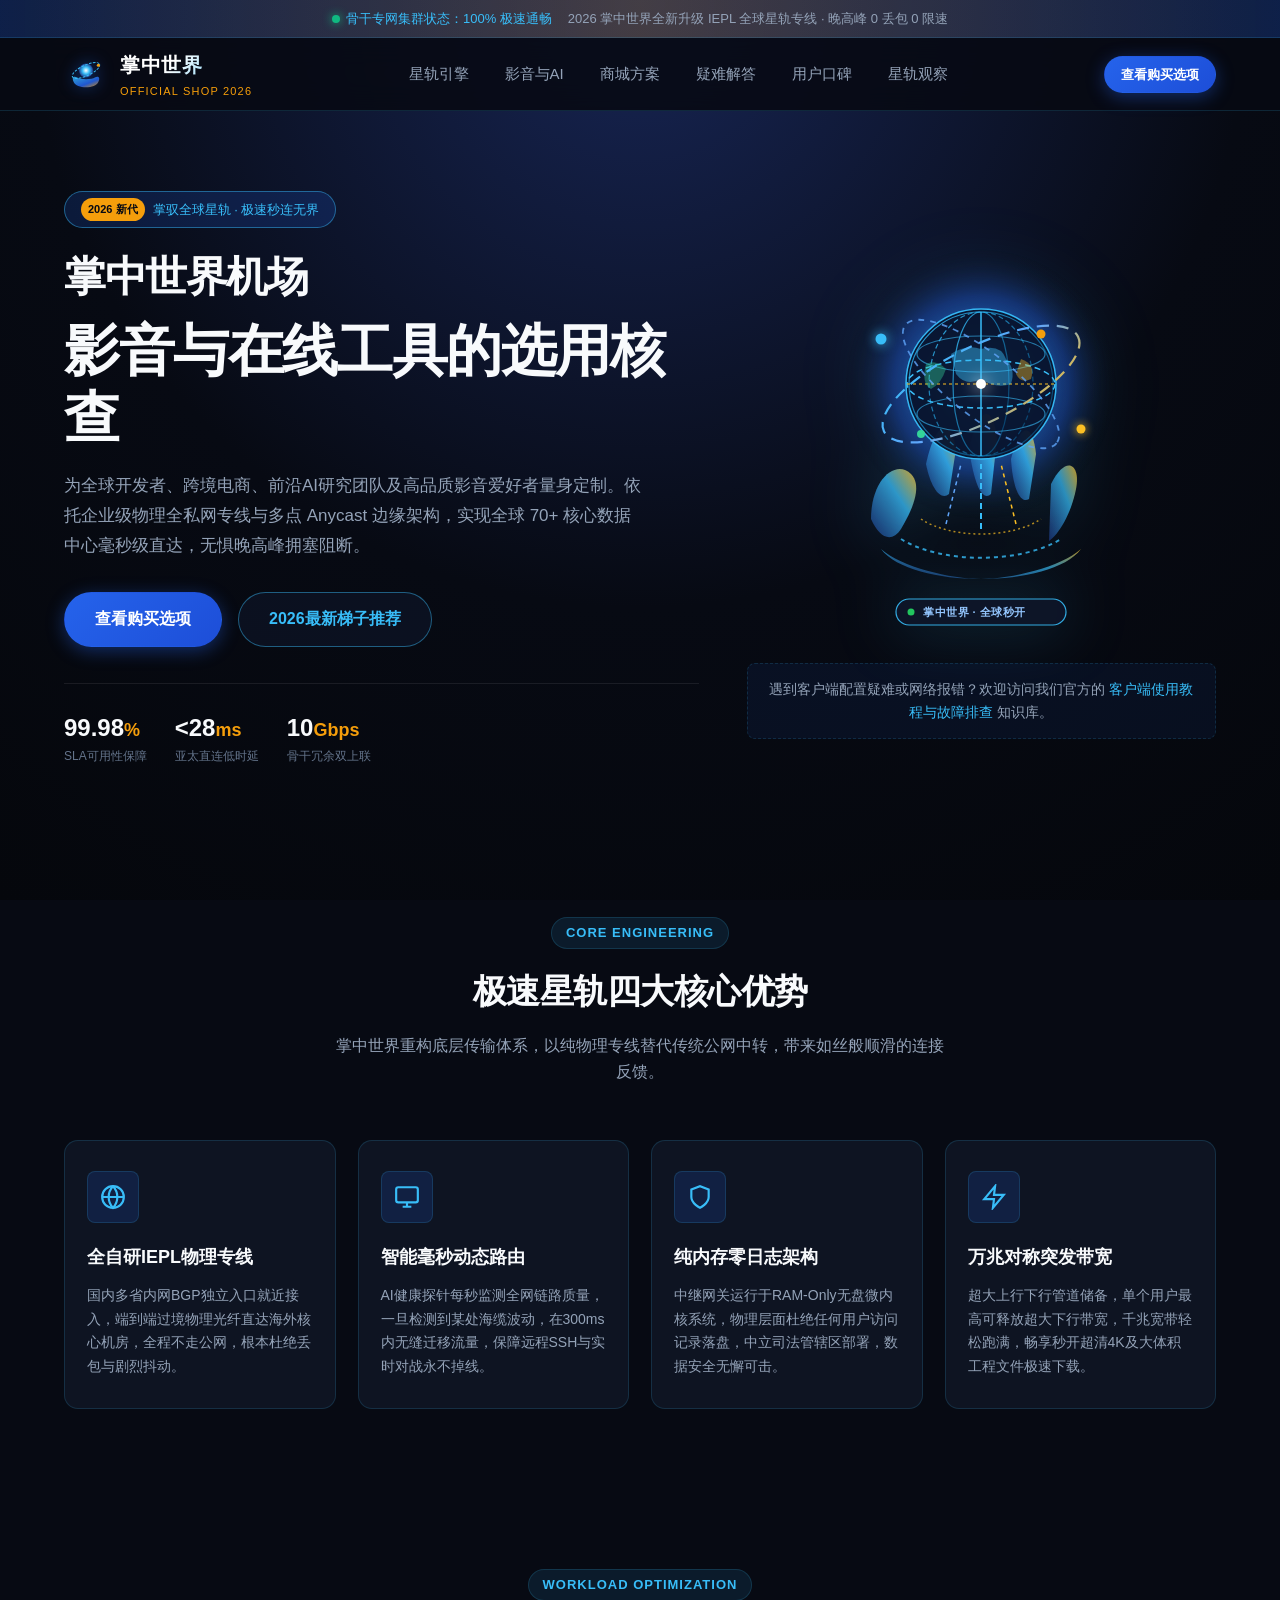
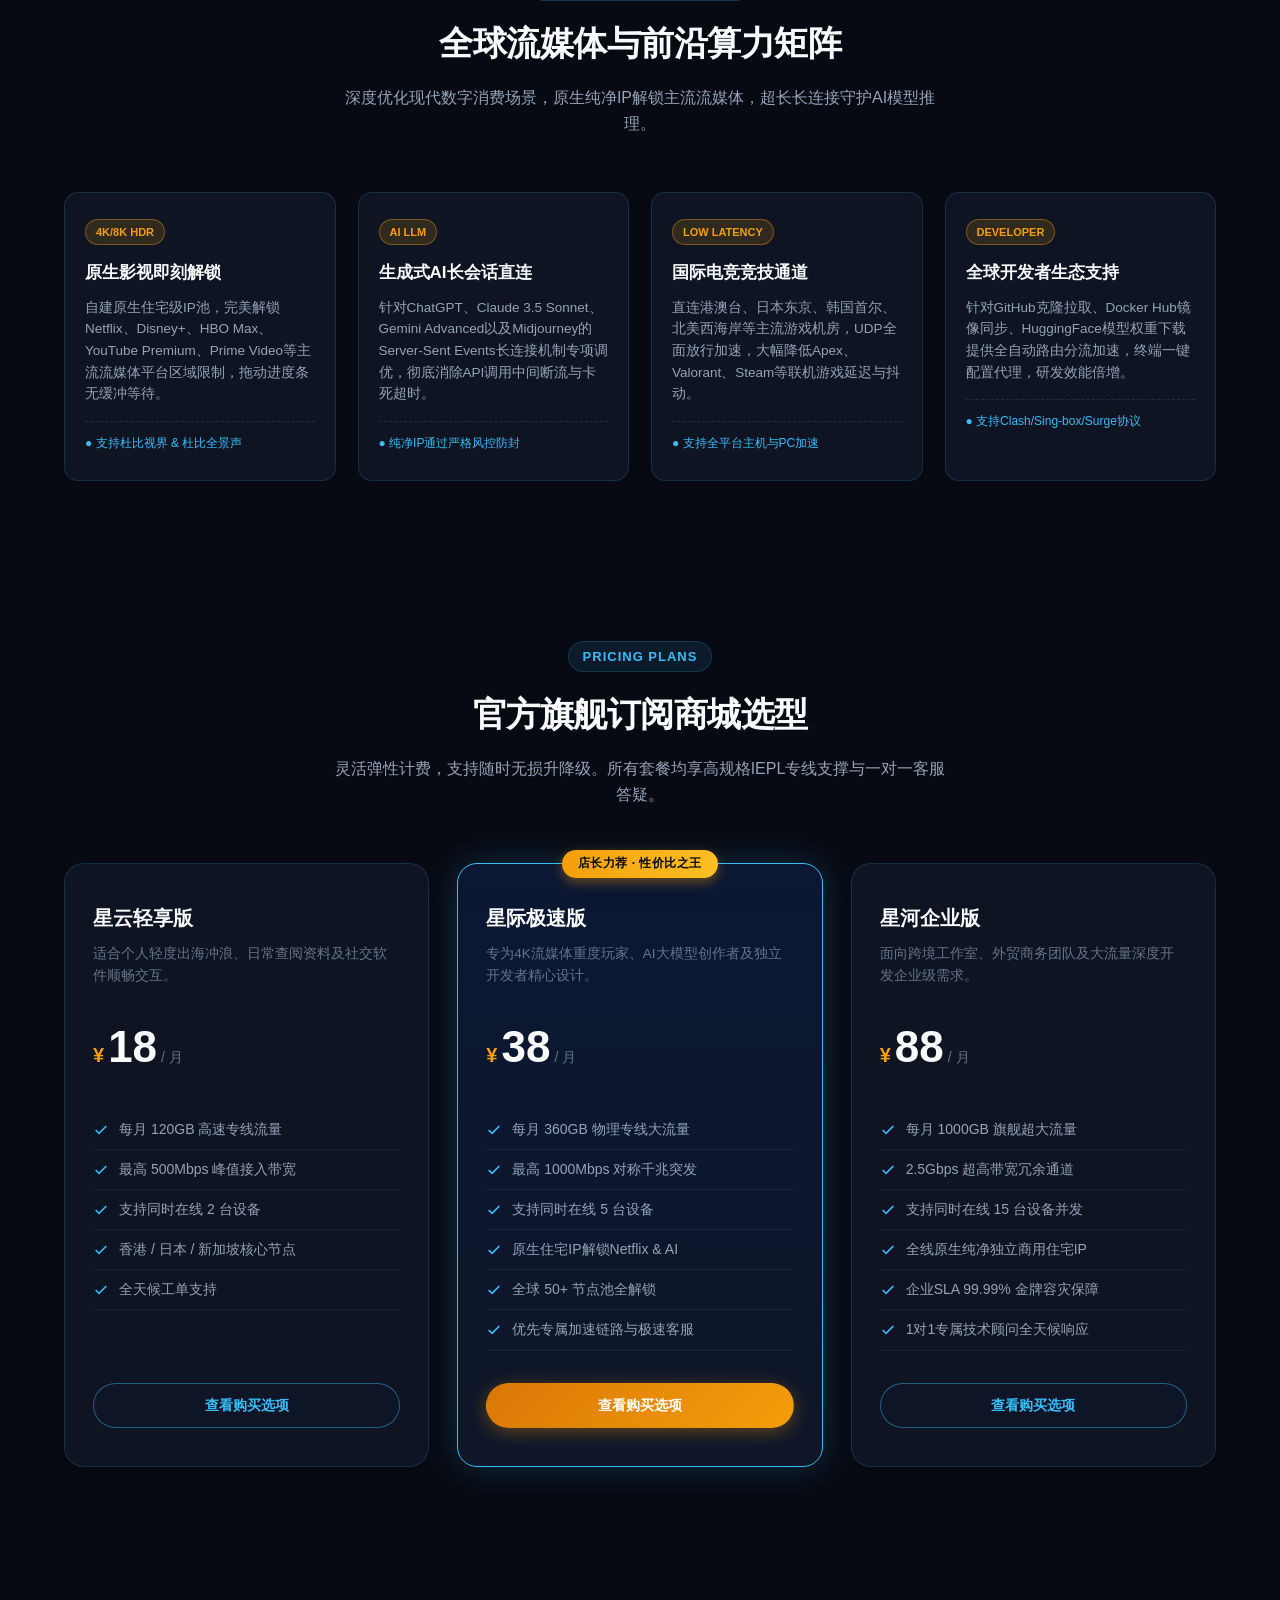
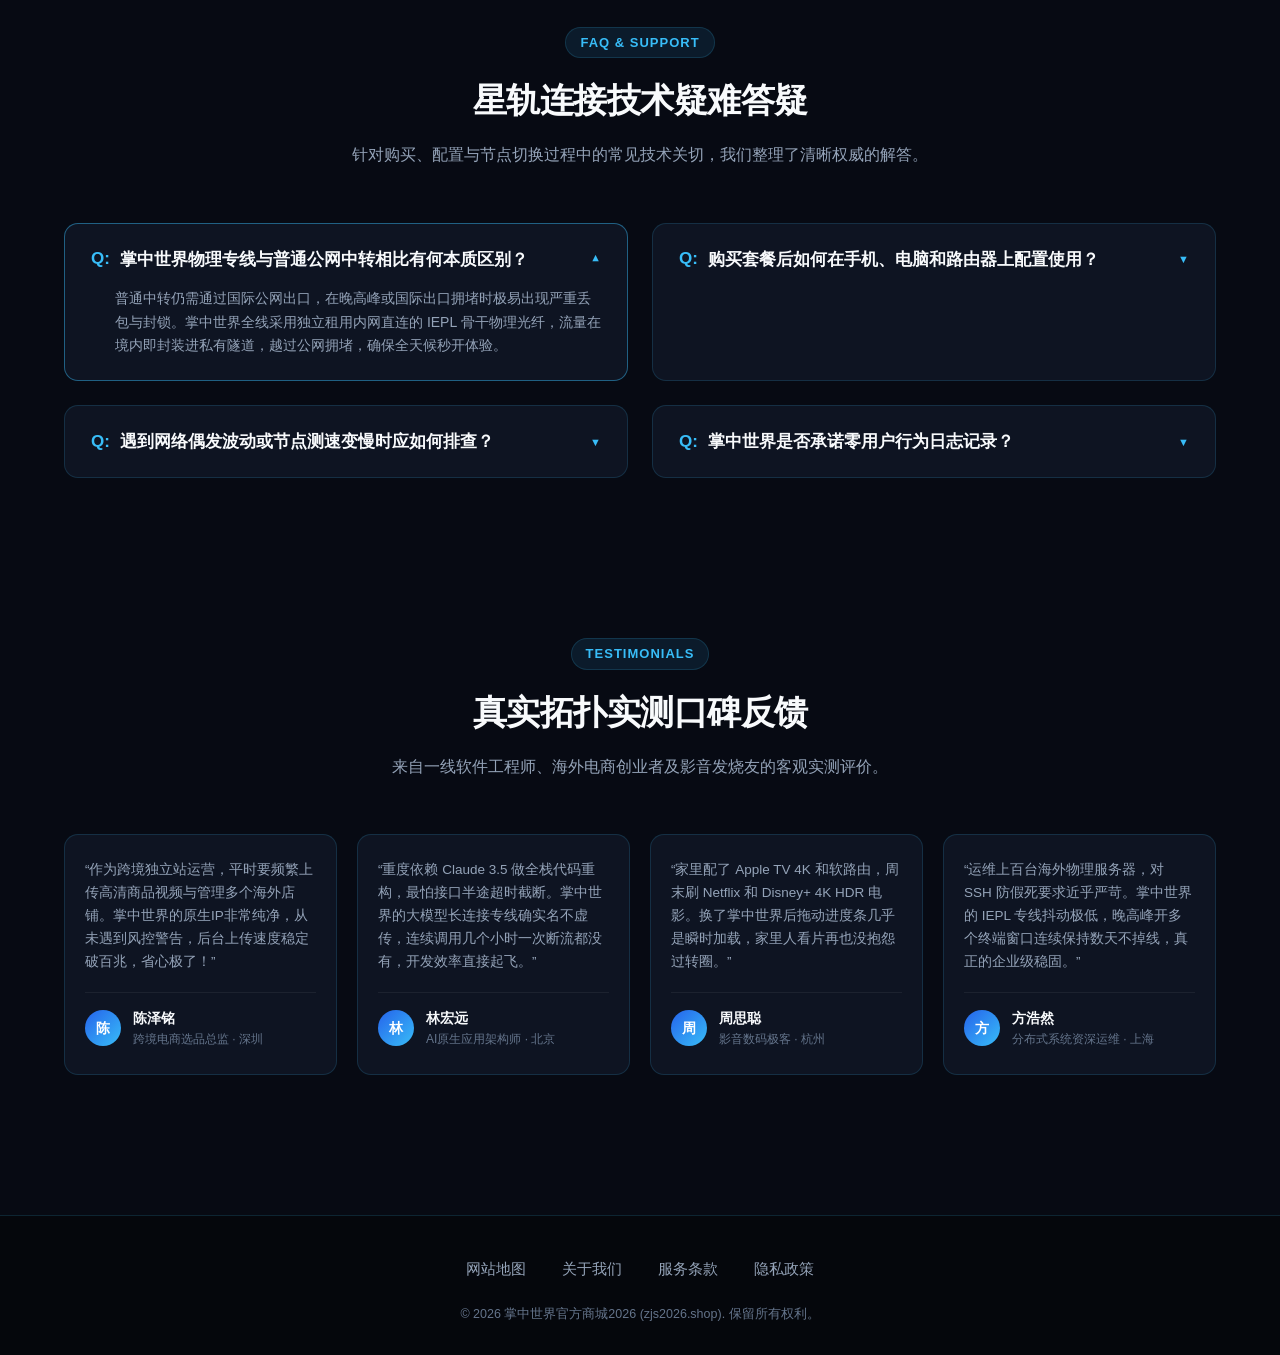
==== commit 51c01699: "Improve landing-page metadata, headings and crawl consistency" ====
--- a/index.html
+++ b/index.html
@@ -2,10 +2,10 @@
 <html lang="zh-CN">
 <head>
   <meta charset="UTF-8">
-  <meta name="viewport" content="width=device-width, initial-scale=1.0">
-  <title>掌中世界官方商城2026 - 旗舰专线网络加速器 | 极速秒开4K与AI大模型的优质机场推荐</title>
-  <meta name="description" content="掌中世界官方商城2026为您提供高品质物理专线网络加速服务。依托多点Anycast与电信级物理光缆实现4K/8K视频极速秒开，AI模型长连接稳定不中断，是值得信赖的年度出海机场推荐首选。">
-  <meta name="keywords" content="掌中世界, 网络加速, 极速秒开, 机场推荐, 掌中世界官网, IEPL专线, 4K加速器, 科学梯子商城">
+  <meta name="viewport" content="width=device-width, initial-scale=1">
+  <title>掌中世界机场｜影音与在线工具的选用核查</title>
+  <meta name="description" content="围绕掌中世界的影音与在线工具的选用核查整理实用资料。按自己的设备、使用场景与预算核对服务条件，再查看外部购买页面的具体商品和条款。">
+  
   <link rel="canonical" href="https://zjs2026.shop/">
   <link rel="stylesheet" href="style.css">
 
@@ -13,70 +13,22 @@
 
   <!-- Twitter Card 元数据 -->
   <meta name="twitter:card" content="summary_large_image">
-  <meta name="twitter:title" content="掌中世界官方商城2026 - 旗舰专线网络加速器 | 极速秒开4K与AI大模型的优质机场推荐">
-  <meta name="twitter:description" content="掌中世界2026官方旗舰商城提供高规格物理骨干网络加速专线，极速秒开4K/8K视频与前沿AI模型，超低延迟抗阻断。">
-  <meta name="twitter:image" content="https://zjs2026.shop/og-preview.png">
+  <meta name="twitter:title" content="掌中世界机场｜影音与在线工具的选用核查">
+  <meta name="twitter:description" content="围绕掌中世界的影音与在线工具的选用核查整理实用资料。按自己的设备、使用场景与预算核对服务条件，再查看外部购买页面的具体商品和条款。">
+  
 
   <!-- Schema.org Product 结构化数据 (Rich Snippets) -->
-  <script type="application/ld+json">
-  {
-    "@context": "https://schema.org",
-    "@type": "Product",
-    "name": "掌中世界旗舰专线网络加速服务",
-    "image": "https://zjs2026.shop/og-preview.png",
-    "description": "掌中世界官方商城2026倾力打造的企业级IEPL物理骨干专线网络加速体系，全面支持高清流媒体秒开与AI长连接不中断。",
-    "brand": {
-      "@type": "Brand",
-      "name": "掌中世界"
-    },
-    "category": "网络加速与代理软件服务",
-    "offers": {
-      "@type": "AggregateOffer",
-      "priceCurrency": "CNY",
-      "lowPrice": "18.00",
-      "highPrice": "88.00",
-      "offerCount": "3",
-      "offers": [
-        {
-          "@type": "Offer",
-          "name": "星云轻享版",
-          "price": "18.00",
-          "priceCurrency": "CNY",
-          "availability": "https://schema.org/InStock",
-          "url": "https://ww012.twilightaff.com/#/?code=A56DH1Af"
-        },
-        {
-          "@type": "Offer",
-          "name": "星际极速版",
-          "price": "38.00",
-          "priceCurrency": "CNY",
-          "availability": "https://schema.org/InStock",
-          "url": "https://ww012.twilightaff.com/#/?code=A56DH1Af"
-        },
-        {
-          "@type": "Offer",
-          "name": "星河企业版",
-          "price": "88.00",
-          "priceCurrency": "CNY",
-          "availability": "https://schema.org/InStock",
-          "url": "https://ww012.twilightaff.com/#/?code=A56DH1Af"
-        }
-      ]
-    },
-    "aggregateRating": {
-      "@type": "AggregateRating",
-      "ratingValue": "4.96",
-      "reviewCount": "168"
-    }
-  }
-  </script>
+  
   <meta property="og:type" content="website">
-  <meta property="og:site_name" content="掌中世界官方商城2026">
-  <meta property="og:title" content="掌中世界官方商城2026 - 旗舰专线网络加速器 | 极速秒开4K与AI大模型的优质机场推荐">
-  <meta property="og:description" content="掌中世界官方商城2026为您提供高品质物理专线网络加速服务。依托多点Anycast与电信级物理光缆实现4K/8K视频极速秒开，AI模型长连接稳定不中断，是值得信赖的年度出海机场推荐首选。">
+  <meta property="og:site_name" content="掌中世界">
+  <meta property="og:title" content="掌中世界机场｜影音与在线工具的选用核查">
+  <meta property="og:description" content="围绕掌中世界的影音与在线工具的选用核查整理实用资料。按自己的设备、使用场景与预算核对服务条件，再查看外部购买页面的具体商品和条款。">
   <meta property="og:url" content="https://zjs2026.shop/">
-  <meta property="og:image" content="https://zjs2026.shop/og-preview.png">
+  
   <meta property="og:locale" content="zh_CN">
+
+<script id="landing-maintenance-schema" type="application/ld+json">{"@context": "https://schema.org", "@type": "WebSite", "name": "掌中世界机场｜影音与在线工具的选用核查", "url": "https://zjs2026.shop/", "inLanguage": "zh-CN"}</script>
+<link rel="stylesheet" href="landing-maintenance.css">
 </head>
 <body>
 
@@ -140,9 +92,7 @@
 
       <!-- 导航右侧 CTA -->
       <div class="cosmic-nav-actions">
-        <a href="https://ww012.twilightaff.com/#/?code=A56DH1Af" target="_blank" rel="nofollow" class="btn-cosmic btn-cosmic-primary btn-cosmic-sm">
-          进入商城
-        </a>
+        <a href="https://ww012.twilightaff.com/#/?code=A56DH1Af" target="_blank" class="btn-cosmic btn-cosmic-primary btn-cosmic-sm" rel="nofollow noopener sponsored">查看购买选项</a>
         <label for="cosmicNavToggle" class="nav-hamburger-label" aria-label="移动端菜单切换">
           <span></span>
           <span></span>
@@ -164,19 +114,14 @@
             <span>掌驭全球星轨 · 极速秒连无界</span>
           </div>
 
-          <h1 class="hero-title">
-            掌控跨境数字疆域<br>
-            <span class="hero-title-highlight">掌中世界官方商城2026</span>
-          </h1>
+          <h1 class="hero-title" data-landing-title="true"><span class="landing-brand">掌中世界机场</span><span class="landing-focus">影音与在线工具的选用核查</span></h1>
 
           <p class="hero-desc">
             为全球开发者、跨境电商、前沿AI研究团队及高品质影音爱好者量身定制。依托企业级物理全私网专线与多点 Anycast 边缘架构，实现全球 70+ 核心数据中心毫秒级直达，无惧晚高峰拥塞阻断。
           </p>
 
           <div class="hero-cta-group">
-            <a href="https://ww012.twilightaff.com/#/?code=A56DH1Af" target="_blank" rel="nofollow" class="btn-cosmic btn-cosmic-primary btn-cosmic-lg">
-              开启免费试用
-            </a>
+            <a href="https://ww012.twilightaff.com/#/?code=A56DH1Af" target="_blank" class="btn-cosmic btn-cosmic-primary btn-cosmic-lg" rel="nofollow noopener sponsored">查看购买选项</a>
             <!-- 严格遵照PBN传递权重规则：必须保留target="_blank"，严禁添加rel="nofollow" -->
             <a href="https://tizilab.net/paihang/" target="_blank" class="btn-cosmic btn-cosmic-outline btn-cosmic-lg">
               2026最新梯子推荐
@@ -452,9 +397,7 @@
               </li>
             </ul>
             <div class="pricing-card-action">
-              <a href="https://ww012.twilightaff.com/#/?code=A56DH1Af" target="_blank" rel="nofollow" class="btn-cosmic btn-cosmic-outline">
-                立即订购轻享版
-              </a>
+              <a href="https://ww012.twilightaff.com/#/?code=A56DH1Af" target="_blank" class="btn-cosmic btn-cosmic-outline" rel="nofollow noopener sponsored">查看购买选项</a>
             </div>
           </div>
 
@@ -495,9 +438,7 @@
               </li>
             </ul>
             <div class="pricing-card-action">
-              <a href="https://ww012.twilightaff.com/#/?code=A56DH1Af" target="_blank" rel="nofollow" class="btn-cosmic btn-cosmic-gold">
-                抢先开通极速版
-              </a>
+              <a href="https://ww012.twilightaff.com/#/?code=A56DH1Af" target="_blank" class="btn-cosmic btn-cosmic-gold" rel="nofollow noopener sponsored">查看购买选项</a>
             </div>
           </div>
 
@@ -537,9 +478,7 @@
               </li>
             </ul>
             <div class="pricing-card-action">
-              <a href="https://ww012.twilightaff.com/#/?code=A56DH1Af" target="_blank" rel="nofollow" class="btn-cosmic btn-cosmic-outline">
-                立即订购企业版
-              </a>
+              <a href="https://ww012.twilightaff.com/#/?code=A56DH1Af" target="_blank" class="btn-cosmic btn-cosmic-outline" rel="nofollow noopener sponsored">查看购买选项</a>
             </div>
           </div>
         </div>
--- a/landing-maintenance.css
+++ b/landing-maintenance.css
@@ -0,0 +1,7 @@
+/* Scoped heading and keyboard improvements; original brand design remains. */
+h1[data-landing-title]{font-size:clamp(2rem,4.4vw,4.4rem);line-height:1.18;letter-spacing:-.025em;overflow-wrap:anywhere}
+h1[data-landing-title] .landing-brand{display:block;font-size:.74em;line-height:1.3;margin-bottom:.35em}
+h1[data-landing-title] .landing-focus{display:block;font-size:1em}
+a:focus-visible,button:focus-visible{outline:3px solid currentColor;outline-offset:5px}
+@media(max-width:600px){h1[data-landing-title]{font-size:clamp(1.65rem,7.8vw,2.3rem);line-height:1.22;max-width:100%;margin-top:.4em;margin-bottom:.6em}h1[data-landing-title] .landing-brand{font-size:.78em}}
+@media(prefers-reduced-motion:reduce){*,*::before,*::after{animation-duration:.01ms!important;animation-iteration-count:1!important;scroll-behavior:auto!important}}
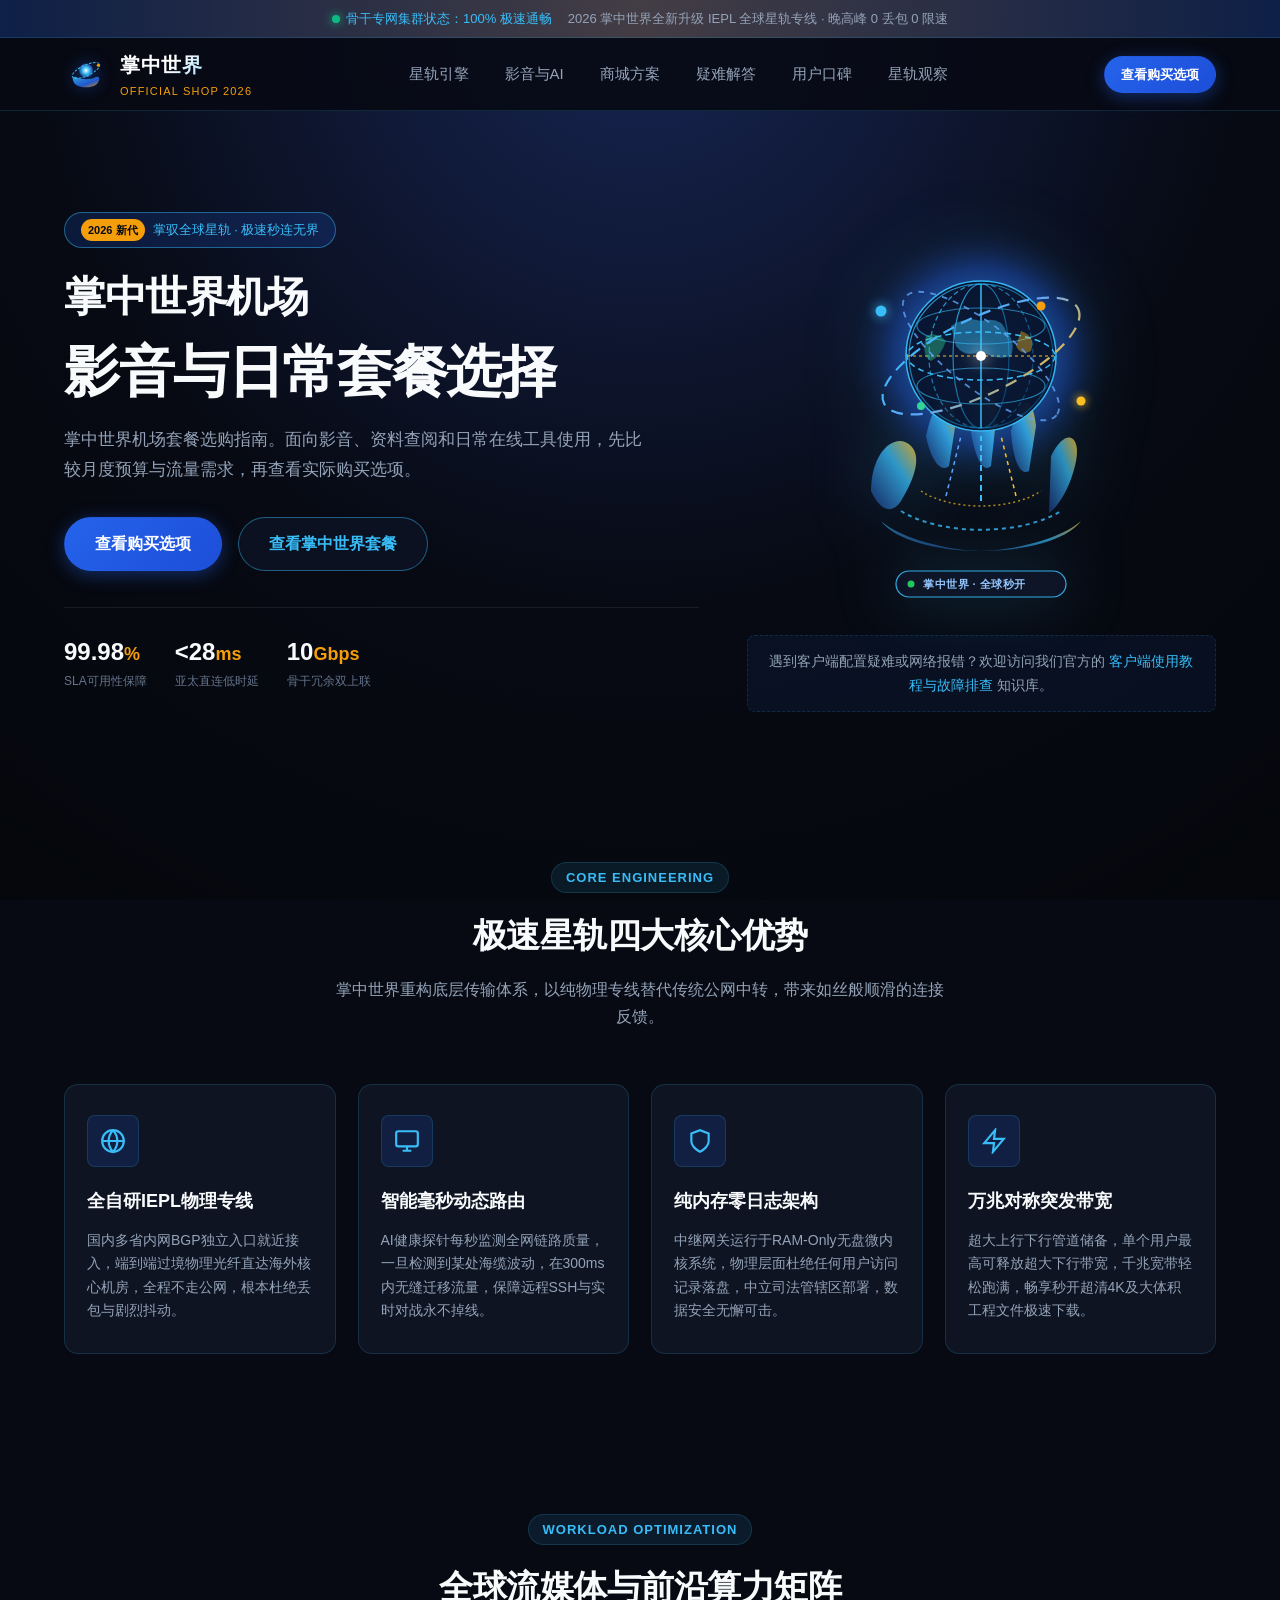
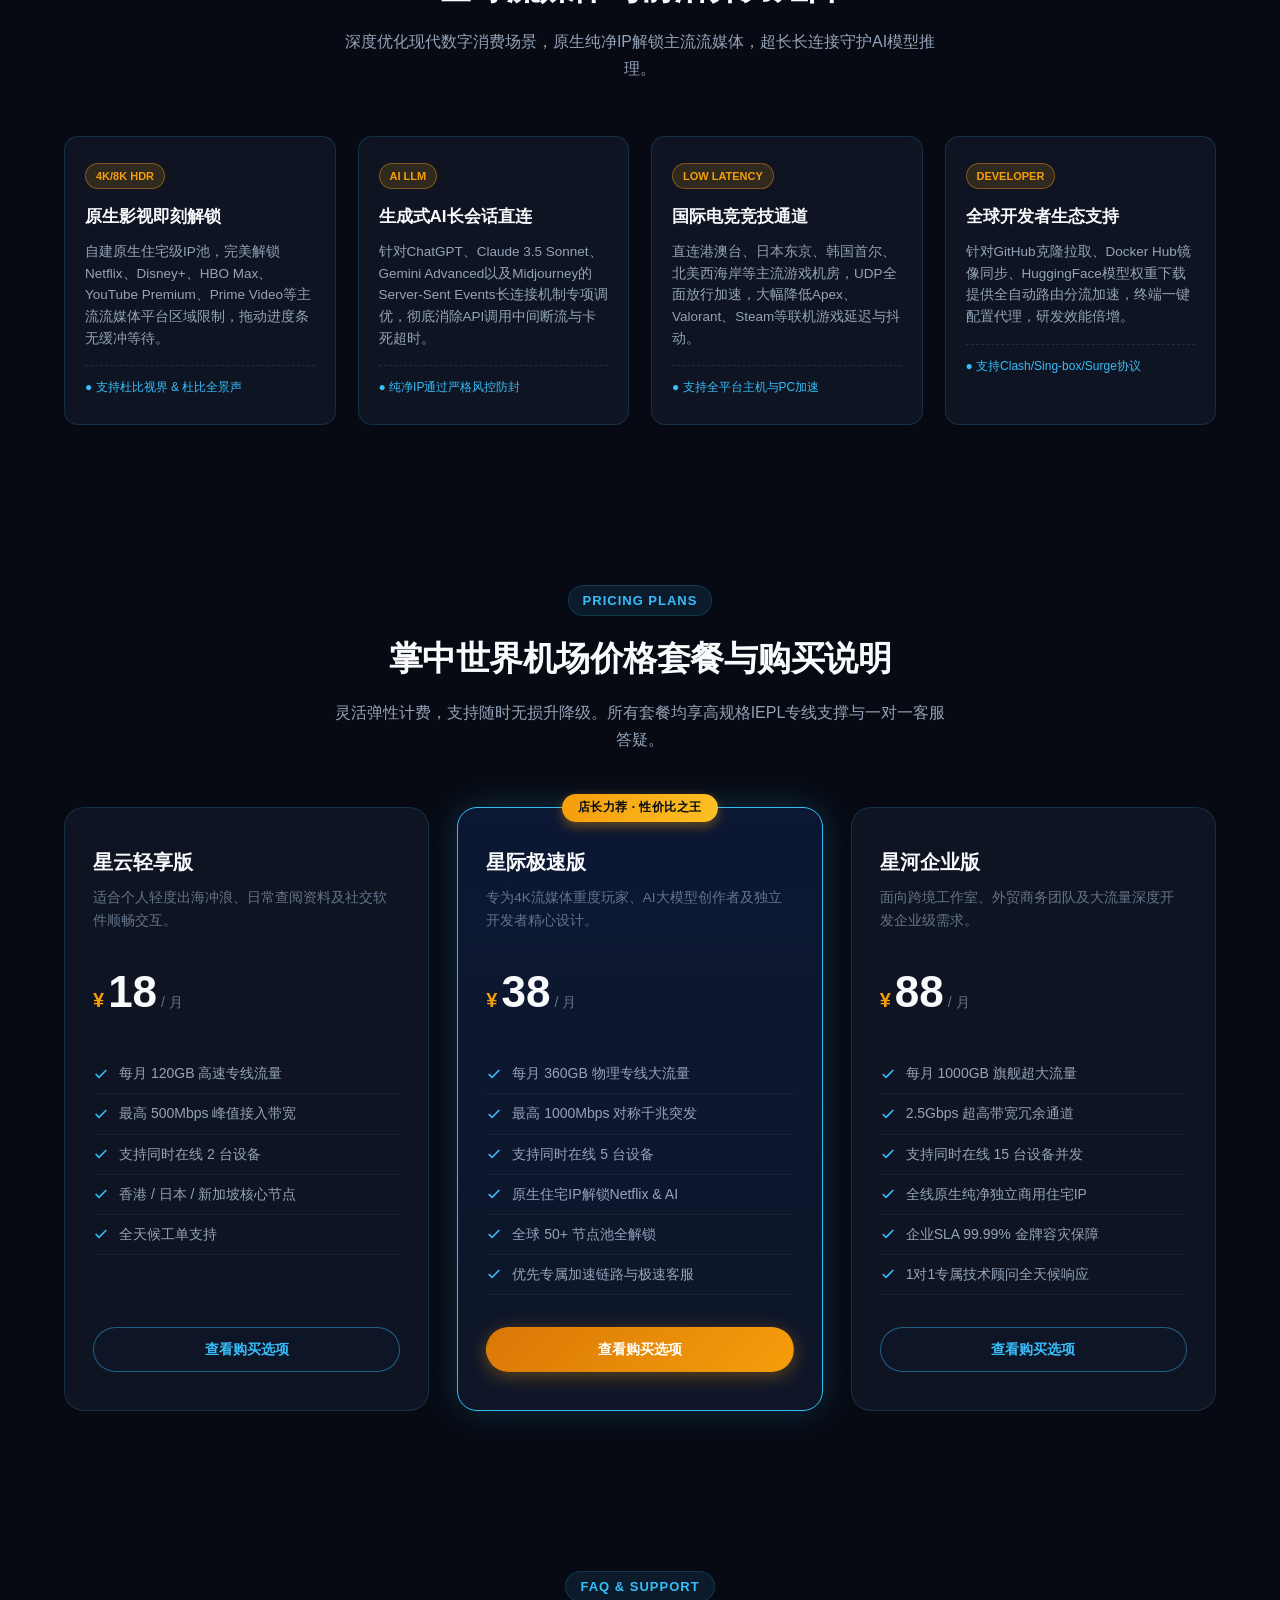
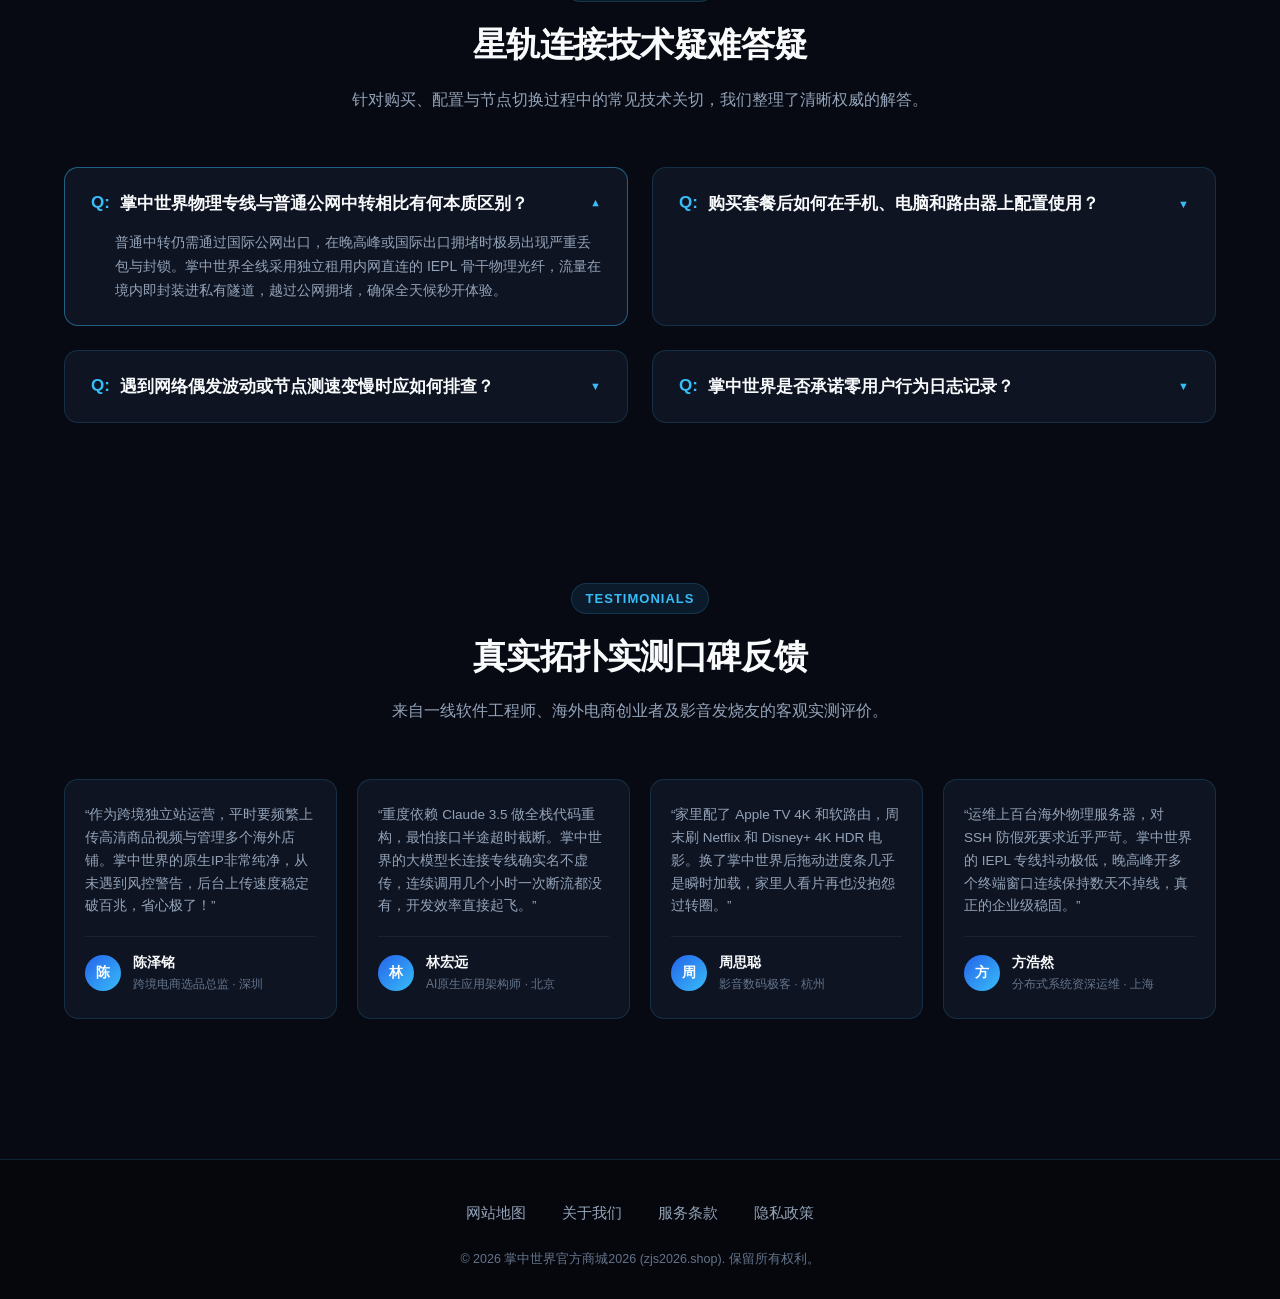
==== commit b0b7e345: "Update recommendation links and brand package navigation" ====
--- a/index.html
+++ b/index.html
@@ -1,639 +1,578 @@
 <!DOCTYPE html>
+
 <html lang="zh-CN">
 <head>
-  <meta charset="UTF-8">
-  <meta name="viewport" content="width=device-width, initial-scale=1">
-  <title>掌中世界机场｜影音与在线工具的选用核查</title>
-  <meta name="description" content="围绕掌中世界的影音与在线工具的选用核查整理实用资料。按自己的设备、使用场景与预算核对服务条件，再查看外部购买页面的具体商品和条款。">
-  
-  <link rel="canonical" href="https://zjs2026.shop/">
-  <link rel="stylesheet" href="style.css">
-
-  <!-- Open Graph 社交元数据 -->
-
-  <!-- Twitter Card 元数据 -->
-  <meta name="twitter:card" content="summary_large_image">
-  <meta name="twitter:title" content="掌中世界机场｜影音与在线工具的选用核查">
-  <meta name="twitter:description" content="围绕掌中世界的影音与在线工具的选用核查整理实用资料。按自己的设备、使用场景与预算核对服务条件，再查看外部购买页面的具体商品和条款。">
-  
-
-  <!-- Schema.org Product 结构化数据 (Rich Snippets) -->
-  
-  <meta property="og:type" content="website">
-  <meta property="og:site_name" content="掌中世界">
-  <meta property="og:title" content="掌中世界机场｜影音与在线工具的选用核查">
-  <meta property="og:description" content="围绕掌中世界的影音与在线工具的选用核查整理实用资料。按自己的设备、使用场景与预算核对服务条件，再查看外部购买页面的具体商品和条款。">
-  <meta property="og:url" content="https://zjs2026.shop/">
-  
-  <meta property="og:locale" content="zh_CN">
-
-<script id="landing-maintenance-schema" type="application/ld+json">{"@context": "https://schema.org", "@type": "WebSite", "name": "掌中世界机场｜影音与在线工具的选用核查", "url": "https://zjs2026.shop/", "inLanguage": "zh-CN"}</script>
-<link rel="stylesheet" href="landing-maintenance.css">
-</head>
+<meta charset="utf-8"/>
+<meta content="width=device-width, initial-scale=1" name="viewport"/>
+<title>掌中世界机场｜影音与日常套餐选择指南</title>
+<meta content="掌中世界机场套餐选购指南。面向影音、资料查阅和日常在线工具使用，先比较月度预算与流量需求，再查看实际购买选项。" name="description"/>
+<link href="https://zjs2026.shop/" rel="canonical"/>
+<link href="style.css" rel="stylesheet"/>
+<!-- Open Graph 社交元数据 -->
+<!-- Twitter Card 元数据 -->
+<meta content="summary_large_image" name="twitter:card"/>
+<meta content="掌中世界机场｜影音与日常套餐选择指南" name="twitter:title"/>
+<meta content="掌中世界机场套餐选购指南。面向影音、资料查阅和日常在线工具使用，先比较月度预算与流量需求，再查看实际购买选项。" name="twitter:description"/>
+<!-- Schema.org Product 结构化数据 (Rich Snippets) -->
+<meta content="website" property="og:type"/>
+<meta content="掌中世界" property="og:site_name"/>
+<meta content="掌中世界机场｜影音与日常套餐选择指南" property="og:title"/>
+<meta content="掌中世界机场套餐选购指南。面向影音、资料查阅和日常在线工具使用，先比较月度预算与流量需求，再查看实际购买选项。" property="og:description"/>
+<meta content="https://zjs2026.shop/" property="og:url"/>
+<meta content="zh_CN" property="og:locale"/>
+<script id="landing-maintenance-schema" type="application/ld+json">{"@context":"https://schema.org","@type":"WebSite","name":"掌中世界机场｜影音与在线工具的选用核查","url":"https://zjs2026.shop/","inLanguage":"zh-CN"}</script>
+<link href="landing-maintenance.css" rel="stylesheet"/>
+<style id="brand-mobile-fit">@media(max-width:600px){.cosmic-logo-link{flex:0 0 auto!important;gap:6px!important}.cosmic-logo-svg{width:28px!important;height:28px!important;flex:0 0 28px!important}.cosmic-logo-title{font-size:16px!important;white-space:nowrap!important;line-height:1.2!important}.cosmic-logo-sub{display:none!important}.cosmic-logo-text{min-width:0!important;width:auto!important}}</style></head>
 <body>
-
-  <!-- 顶部状态公告栏 -->
-  <div class="cosmic-topbar">
-    <div class="cosmic-container cosmic-topbar-flex">
-      <div class="pulse-indicator">
-        <span class="pulse-dot"></span>
-        <span>骨干专网集群状态：100% 极速通畅</span>
-      </div>
-      <div>2026 掌中世界全新升级 IEPL 全球星轨专线 · 晚高峰 0 丢包 0 限速</div>
-    </div>
-  </div>
-
-  <!-- 吸顶导航栏 -->
-  <header class="cosmic-nav">
-    <div class="cosmic-container cosmic-nav-wrap">
-      <a href="index.html" class="cosmic-logo-link" aria-label="返回首页">
-        <!-- 主题深度融合：掌托乾坤星轨徽标 -->
-        <svg class="cosmic-logo-svg" viewBox="0 0 100 100" fill="none" xmlns="http://www.w3.org/2000/svg" role="img" aria-label="掌中世界掌托星轨标志">
-          <defs>
-            <linearGradient id="palmOrbitGrad" x1="0%" y1="0%" x2="100%" y2="100%">
-              <stop offset="0%" stop-color="#38bdf8" />
-              <stop offset="60%" stop-color="#2563eb" />
-              <stop offset="100%" stop-color="#f59e0b" />
-            </linearGradient>
-            <radialGradient id="planetCoreGrad" cx="50%" cy="50%" r="50%">
-              <stop offset="0%" stop-color="#ffffff" />
-              <stop offset="50%" stop-color="#38bdf8" />
-              <stop offset="100%" stop-color="#1e3a8a" />
-            </radialGradient>
-          </defs>
-          <!-- 托手弧形轮廓 -->
-          <path d="M22 68 C 28 84, 72 84, 78 68 C 84 56, 76 54, 70 58 C 64 63, 36 63, 30 58 C 24 54, 16 56, 22 68 Z" fill="url(#palmOrbitGrad)" opacity="0.85" />
-          <!-- 核心星体 -->
-          <circle cx="50" cy="42" r="16" fill="url(#planetCoreGrad)" />
-          <!-- 倾斜旋转星轨环 -->
-          <ellipse cx="50" cy="42" rx="34" ry="12" stroke="#38bdf8" stroke-width="2.2" stroke-dasharray="6 3" transform="rotate(-25 50 42)" fill="none" />
-          <circle cx="78" cy="30" r="3.5" fill="#f59e0b" />
-        </svg>
-        <div class="cosmic-logo-text">
-          <span class="cosmic-logo-title">掌中世界</span>
-          <span class="cosmic-logo-sub">OFFICIAL SHOP 2026</span>
-        </div>
-      </a>
-
-      <!-- 移动端导航开关 (纯CSS) -->
-      <input type="checkbox" id="cosmicNavToggle" class="nav-mobile-toggle" aria-label="打开或关闭导航菜单">
-      
-      <!-- 导航项目 -->
-      <nav class="cosmic-nav-menu">
-        <ul class="cosmic-nav-list">
-          <li class="cosmic-nav-item"><a href="index.html#features" aria-current="page">星轨引擎</a></li>
-          <li class="cosmic-nav-item"><a href="index.html#media-ai">影音与AI</a></li>
-          <li class="cosmic-nav-item"><a href="index.html#pricing">商城方案</a></li>
-          <li class="cosmic-nav-item"><a href="index.html#faq">疑难解答</a></li>
-          <li class="cosmic-nav-item"><a href="index.html#reviews">用户口碑</a></li>
-          <li class="cosmic-nav-item"><a href="mall-news.html">星轨观察</a></li>
-        </ul>
-      </nav>
-
-      <!-- 导航右侧 CTA -->
-      <div class="cosmic-nav-actions">
-        <a href="https://ww012.twilightaff.com/#/?code=A56DH1Af" target="_blank" class="btn-cosmic btn-cosmic-primary btn-cosmic-sm" rel="nofollow noopener sponsored">查看购买选项</a>
-        <label for="cosmicNavToggle" class="nav-hamburger-label" aria-label="移动端菜单切换">
-          <span></span>
-          <span></span>
-          <span></span>
-        </label>
-      </div>
-    </div>
-  </header>
-
-  <!-- 主体内容 -->
-  <main>
-
-    <!-- Hero 区域：星轨发射台 (Orbit Launchpad) -->
-    <section class="cosmic-hero">
-      <div class="cosmic-container cosmic-hero-grid">
-        <div class="cosmic-hero-content">
-          <div class="hero-tag">
-            <span class="hero-tag-badge">2026 新代</span>
-            <span>掌驭全球星轨 · 极速秒连无界</span>
-          </div>
-
-          <h1 class="hero-title" data-landing-title="true"><span class="landing-brand">掌中世界机场</span><span class="landing-focus">影音与在线工具的选用核查</span></h1>
-
-          <p class="hero-desc">
-            为全球开发者、跨境电商、前沿AI研究团队及高品质影音爱好者量身定制。依托企业级物理全私网专线与多点 Anycast 边缘架构，实现全球 70+ 核心数据中心毫秒级直达，无惧晚高峰拥塞阻断。
-          </p>
-
-          <div class="hero-cta-group">
-            <a href="https://ww012.twilightaff.com/#/?code=A56DH1Af" target="_blank" class="btn-cosmic btn-cosmic-primary btn-cosmic-lg" rel="nofollow noopener sponsored">查看购买选项</a>
-            <!-- 严格遵照PBN传递权重规则：必须保留target="_blank"，严禁添加rel="nofollow" -->
-            <a href="https://tizilab.net/paihang/" target="_blank" class="btn-cosmic btn-cosmic-outline btn-cosmic-lg">
-              2026最新梯子推荐
-            </a>
-          </div>
-
-          <div class="hero-stats-row">
-            <div class="hero-stat-item">
-              <div class="hero-stat-value">99.98<span>%</span></div>
-              <div class="hero-stat-label">SLA可用性保障</div>
-            </div>
-            <div class="hero-stat-item">
-              <div class="hero-stat-value">&lt;28<span>ms</span></div>
-              <div class="hero-stat-label">亚太直连低时延</div>
-            </div>
-            <div class="hero-stat-item">
-              <div class="hero-stat-value">10<span>Gbps</span></div>
-              <div class="hero-stat-label">骨干冗余双上联</div>
-            </div>
-          </div>
-        </div>
-
-        <!-- Hero 右侧：手托全息地球/网络旋转动图 -->
-        <div class="hero-orbit-stage">
-          <svg class="orbit-svg-canvas" viewBox="0 0 440 420" fill="none" xmlns="http://www.w3.org/2000/svg" role="img" aria-label="掌中世界手托全息地球网络旋转动图">
-            <defs>
-              <radialGradient id="globeAtmosphere" cx="50%" cy="50%" r="50%">
-                <stop offset="0%" stop-color="#38bdf8" stop-opacity="0.9"/>
-                <stop offset="65%" stop-color="#1d4ed8" stop-opacity="0.35"/>
-                <stop offset="100%" stop-color="#0b0f19" stop-opacity="0"/>
-              </radialGradient>
-              <linearGradient id="handGlowGrad" x1="0%" y1="100%" x2="100%" y2="0%">
-                <stop offset="0%" stop-color="#1e3a8a" stop-opacity="0.8"/>
-                <stop offset="60%" stop-color="#38bdf8" stop-opacity="0.9"/>
-                <stop offset="100%" stop-color="#fbbf24" stop-opacity="0.95"/>
-              </linearGradient>
-              <linearGradient id="orbitRingGradA" x1="0%" y1="0%" x2="100%" y2="100%">
-                <stop offset="0%" stop-color="#38bdf8"/>
-                <stop offset="50%" stop-color="#60a5fa"/>
-                <stop offset="100%" stop-color="#fbbf24"/>
-              </linearGradient>
-              <linearGradient id="globeGridGrad" x1="0%" y1="0%" x2="100%" y2="100%">
-                <stop offset="0%" stop-color="#38bdf8" stop-opacity="0.9"/>
-                <stop offset="100%" stop-color="#0284c7" stop-opacity="0.3"/>
-              </linearGradient>
-            </defs>
-
-            <!-- 背景全息漫射光晕 -->
-            <circle cx="220" cy="165" r="135" fill="url(#globeAtmosphere)" class="globe-atmosphere-pulse"/>
-
-            <!-- 手托部分 (Cyber Palm Cradle) -->
-            <g class="palm-cyber-cradle">
-              <!-- 掌心基座光弧 -->
-              <path d="M120 330 C150 370, 290 370, 320 330 C300 348, 250 360, 220 360 C190 360, 140 348, 120 330 Z" fill="url(#handGlowGrad)" opacity="0.75"/>
-              <!-- 大拇指侧翼承托弧线 -->
-              <path d="M110 300 C110 260, 135 240, 150 255 C160 265, 155 285, 140 310 C130 325, 118 318, 110 300 Z" fill="url(#handGlowGrad)" opacity="0.85"/>
-              <!-- 四指托举向上微曲弧形 -->
-              <path d="M165 245 C175 200, 190 200, 195 230 L188 275 C180 282, 170 270, 165 245 Z" fill="url(#handGlowGrad)" opacity="0.85"/>
-              <path d="M208 230 C218 185, 232 185, 236 220 L230 275 C222 282, 214 270, 208 230 Z" fill="url(#handGlowGrad)" opacity="0.9"/>
-              <path d="M250 240 C260 200, 272 205, 275 235 L268 280 C260 285, 252 272, 250 240 Z" fill="url(#handGlowGrad)" opacity="0.85"/>
-              <path d="M290 265 C305 235, 320 245, 315 270 C310 295, 298 315, 288 322 Z" fill="url(#handGlowGrad)" opacity="0.8"/>
-              <!-- 掌面全息数据纹理线 -->
-              <path d="M140 320 C180 345, 260 345, 300 320" stroke="#38bdf8" stroke-width="2" stroke-dasharray="4 4" fill="none" opacity="0.8"/>
-              <path d="M160 300 C190 320, 250 320, 280 300" stroke="#fbbf24" stroke-width="1.5" stroke-dasharray="2 3" fill="none" opacity="0.7"/>
-              <!-- 掌心向上注入地球的能量光束 -->
-              <line x1="220" y1="310" x2="220" y2="245" stroke="#38bdf8" stroke-width="2" stroke-dasharray="6 4" class="beam-vertical-stream"/>
-              <line x1="185" y1="305" x2="200" y2="245" stroke="#60a5fa" stroke-width="1.5" stroke-dasharray="4 4" class="beam-vertical-stream-fast"/>
-              <line x1="255" y1="305" x2="240" y2="245" stroke="#fbbf24" stroke-width="1.5" stroke-dasharray="4 4" class="beam-vertical-stream-rev"/>
-            </g>
-
-            <!-- 掌中旋转地球与全息网络 (Rotating Holographic Earth & Cyber Grid) -->
-            <g class="hologram-earth-system">
-              <!-- 地球球体外框与底层深度阴影 -->
-              <circle cx="220" cy="165" r="75" fill="#09142e" stroke="#38bdf8" stroke-width="1.5" opacity="0.95"/>
-              
-              <!-- 旋转经线组 (模拟3D自转) -->
-              <g class="globe-longitude-spin">
-                <ellipse cx="220" cy="165" rx="72" ry="72" stroke="url(#globeGridGrad)" stroke-width="1.2" fill="none"/>
-                <ellipse cx="220" cy="165" rx="52" ry="72" stroke="url(#globeGridGrad)" stroke-width="1.2" stroke-dasharray="5 3" fill="none"/>
-                <ellipse cx="220" cy="165" rx="28" ry="72" stroke="url(#globeGridGrad)" stroke-width="1.2" fill="none"/>
-                <line x1="220" y1="93" x2="220" y2="237" stroke="#38bdf8" stroke-width="1.5"/>
-              </g>
-
-              <!-- 旋转纬线组 -->
-              <g class="globe-latitude-grid">
-                <ellipse cx="220" cy="165" rx="74" ry="24" stroke="#38bdf8" stroke-width="1.5" fill="none" stroke-dasharray="6 4"/>
-                <ellipse cx="220" cy="135" rx="64" ry="18" stroke="#38bdf8" stroke-width="1.2" fill="none" opacity="0.6"/>
-                <ellipse cx="220" cy="195" rx="64" ry="18" stroke="#38bdf8" stroke-width="1.2" fill="none" opacity="0.6"/>
-                <line x1="146" y1="165" x2="294" y2="165" stroke="#fbbf24" stroke-width="1.2" stroke-dasharray="3 3"/>
-              </g>
-
-              <!-- 地球大陆轮廓飞跃动效 (平移环绕) -->
-              <g class="globe-continents-drift">
-                <path d="M190 135 Q205 125 220 130 Q240 125 245 140 Q255 150 250 165 Q235 170 220 160 Q205 168 195 155 Z" fill="#38bdf8" opacity="0.45"/>
-                <path d="M165 145 Q175 140 185 150 Q180 165 170 170 Q160 165 165 145 Z" fill="#34d399" opacity="0.4"/>
-                <path d="M260 140 Q275 145 270 160 Q260 165 255 155 Z" fill="#fbbf24" opacity="0.4"/>
-              </g>
-
-              <!-- 外层倾斜星轨环 A (顺时针飞转) -->
-              <g class="earth-ring-spin-cw">
-                <ellipse cx="220" cy="165" rx="108" ry="38" stroke="url(#orbitRingGradA)" stroke-width="2.2" stroke-dasharray="12 8" fill="none" transform="rotate(-26 220 165)"/>
-                <circle cx="120" cy="120" r="5.5" fill="#38bdf8" filter="drop-shadow(0 0 6px #38bdf8)"/>
-                <circle cx="320" cy="210" r="4.5" fill="#fbbf24" filter="drop-shadow(0 0 5px #fbbf24)"/>
-              </g>
-
-              <!-- 逆时针交叉星轨环 B -->
-              <g class="earth-ring-spin-ccw">
-                <ellipse cx="220" cy="165" rx="96" ry="32" stroke="#60a5fa" stroke-width="1.8" stroke-dasharray="6 6" fill="none" transform="rotate(38 220 165)" opacity="0.8"/>
-                <circle cx="280" cy="115" r="4.5" fill="#f59e0b"/>
-                <circle cx="160" cy="215" r="4" fill="#34d399"/>
-              </g>
-
-              <!-- 核心全息亮点 -->
-              <circle cx="220" cy="165" r="5" fill="#ffffff" filter="drop-shadow(0 0 8px #ffffff)"/>
-            </g>
-
-            <!-- 底部状态悬浮标签 -->
-            <g class="hologram-status-tag">
-              <rect x="135" y="380" width="170" height="26" rx="13" fill="#0f172a" stroke="#38bdf8" stroke-width="1.2" opacity="0.9"/>
-              <circle cx="150" cy="393" r="3.5" fill="#22c55e" class="status-dot-blink"/>
-              <text x="162" y="397" fill="#93c5fd" font-size="11" font-weight="600" letter-spacing="0.5">掌中世界 · 全球秒开</text>
-            </g>
-          </svg>
-        <div class="interlink-box"><p>遇到客户端配置疑难或网络报错？欢迎访问我们官方的 <a href="https://zjs2026.help/" target="_blank">客户端使用教程与故障排查</a> 知识库。</p></div>
-      </div>
-    </section>
-
-    <!-- 模块一：核心优势（极速星轨引擎 - 4张卡片） -->
-    <section id="features" class="cosmic-section">
-      <div class="cosmic-container">
-        <div class="section-header">
-          <span class="section-pill">Core Engineering</span>
-          <h2 class="section-title">极速星轨四大核心优势</h2>
-          <p class="section-desc">掌中世界重构底层传输体系，以纯物理专线替代传统公网中转，带来如丝般顺滑的连接反馈。</p>
-        </div>
-
-        <div class="features-grid">
-          <div class="feature-card">
-            <div class="feature-icon-box">
-              <svg width="26" height="26" viewBox="0 0 24 24" fill="none" stroke="currentColor" stroke-width="2">
-                <circle cx="12" cy="12" r="10"/>
-                <path d="M12 2a14.5 14.5 0 0 0 0 20 14.5 14.5 0 0 0 0-20"/>
-                <path d="M2 12h20"/>
-              </svg>
-            </div>
-            <h3 class="feature-card-title">全自研IEPL物理专线</h3>
-            <p class="feature-card-text">国内多省内网BGP独立入口就近接入，端到端过境物理光纤直达海外核心机房，全程不走公网，根本杜绝丢包与剧烈抖动。</p>
-          </div>
-
-          <div class="feature-card">
-            <div class="feature-icon-box">
-              <svg width="26" height="26" viewBox="0 0 24 24" fill="none" stroke="currentColor" stroke-width="2">
-                <rect x="2" y="3" width="20" height="14" rx="2" ry="2"/>
-                <line x1="8" y1="21" x2="16" y2="21"/>
-                <line x1="12" y1="17" x2="12" y2="21"/>
-              </svg>
-            </div>
-            <h3 class="feature-card-title">智能毫秒动态路由</h3>
-            <p class="feature-card-text">AI健康探针每秒监测全网链路质量，一旦检测到某处海缆波动，在300ms内无缝迁移流量，保障远程SSH与实时对战永不掉线。</p>
-          </div>
-
-          <div class="feature-card">
-            <div class="feature-icon-box">
-              <svg width="26" height="26" viewBox="0 0 24 24" fill="none" stroke="currentColor" stroke-width="2">
-                <path d="M12 22s8-4 8-10V5l-8-3-8 3v7c0 6 8 10 8 10z"/>
-              </svg>
-            </div>
-            <h3 class="feature-card-title">纯内存零日志架构</h3>
-            <p class="feature-card-text">中继网关运行于RAM-Only无盘微内核系统，物理层面杜绝任何用户访问记录落盘，中立司法管辖区部署，数据安全无懈可击。</p>
-          </div>
-
-          <div class="feature-card">
-            <div class="feature-icon-box">
-              <svg width="26" height="26" viewBox="0 0 24 24" fill="none" stroke="currentColor" stroke-width="2">
-                <polygon points="13 2 3 14 12 14 11 22 21 10 12 10 13 2"/>
-              </svg>
-            </div>
-            <h3 class="feature-card-title">万兆对称突发带宽</h3>
-            <p class="feature-card-text">超大上行下行管道储备，单个用户最高可释放超大下行带宽，千兆宽带轻松跑满，畅享秒开超清4K及大体积工程文件极速下载。</p>
-          </div>
-        </div>
-      </div>
-    </section>
-
-    <!-- 模块二：流媒体与 AI 支持（4张卡片） -->
-    <section id="media-ai" class="cosmic-section">
-      <div class="cosmic-container">
-        <div class="section-header">
-          <span class="section-pill">Workload Optimization</span>
-          <h2 class="section-title">全球流媒体与前沿算力矩阵</h2>
-          <p class="section-desc">深度优化现代数字消费场景，原生纯净IP解锁主流流媒体，超长长连接守护AI模型推理。</p>
-        </div>
-
-        <div class="media-ai-grid">
-          <div class="media-ai-card">
-            <span class="media-badge">4K/8K HDR</span>
-            <h3 class="media-ai-title">原生影视即刻解锁</h3>
-            <p class="media-ai-desc">自建原生住宅级IP池，完美解锁Netflix、Disney+、HBO Max、YouTube Premium、Prime Video等主流流媒体平台区域限制，拖动进度条无缓冲等待。</p>
-            <div class="media-spec-tag">
-              <span>● 支持杜比视界 &amp; 杜比全景声</span>
-            </div>
-          </div>
-
-          <div class="media-ai-card">
-            <span class="media-badge">AI LLM</span>
-            <h3 class="media-ai-title">生成式AI长会话直连</h3>
-            <p class="media-ai-desc">针对ChatGPT、Claude 3.5 Sonnet、Gemini Advanced以及Midjourney的Server-Sent Events长连接机制专项调优，彻底消除API调用中间断流与卡死超时。</p>
-            <div class="media-spec-tag">
-              <span>● 纯净IP通过严格风控防封</span>
-            </div>
-          </div>
-
-          <div class="media-ai-card">
-            <span class="media-badge">LOW LATENCY</span>
-            <h3 class="media-ai-title">国际电竞竞技通道</h3>
-            <p class="media-ai-desc">直连港澳台、日本东京、韩国首尔、北美西海岸等主流游戏机房，UDP全面放行加速，大幅降低Apex、Valorant、Steam等联机游戏延迟与抖动。</p>
-            <div class="media-spec-tag">
-              <span>● 支持全平台主机与PC加速</span>
-            </div>
-          </div>
-
-          <div class="media-ai-card">
-            <span class="media-badge">DEVELOPER</span>
-            <h3 class="media-ai-title">全球开发者生态支持</h3>
-            <p class="media-ai-desc">针对GitHub克隆拉取、Docker Hub镜像同步、HuggingFace模型权重下载提供全自动路由分流加速，终端一键配置代理，研发效能倍增。</p>
-            <div class="media-spec-tag">
-              <span>● 支持Clash/Sing-box/Surge协议</span>
-            </div>
-          </div>
-        </div>
-      </div>
-    </section>
-
-    <!-- 模块三：官方商城价格方案（3个套餐） -->
-    <section id="pricing" class="cosmic-section">
-      <div class="cosmic-container">
-        <div class="section-header">
-          <span class="section-pill">Pricing Plans</span>
-          <h2 class="section-title">官方旗舰订阅商城选型</h2>
-          <p class="section-desc">灵活弹性计费，支持随时无损升降级。所有套餐均享高规格IEPL专线支撑与一对一客服答疑。</p>
-        </div>
-
-        <div class="pricing-grid">
-          <!-- 套餐一：星云轻享版 -->
-          <div class="pricing-card">
-            <h3 class="pricing-name">星云轻享版</h3>
-            <p class="pricing-intro">适合个人轻度出海冲浪、日常查阅资料及社交软件顺畅交互。</p>
-            <div class="pricing-price-box">
-              <span class="pricing-currency">¥</span>
-              <span class="pricing-amount">18</span>
-              <span class="pricing-period">/ 月</span>
-            </div>
-            <ul class="pricing-feature-list">
-              <li class="pricing-feature-item">
-                <svg viewBox="0 0 24 24" fill="none" stroke="currentColor" stroke-width="2.5"><polyline points="20 6 9 17 4 12"/></svg>
+<!-- 顶部状态公告栏 -->
+<div class="cosmic-topbar">
+<div class="cosmic-container cosmic-topbar-flex">
+<div class="pulse-indicator">
+<span class="pulse-dot"></span>
+<span>骨干专网集群状态：100% 极速通畅</span>
+</div>
+<div>2026 掌中世界全新升级 IEPL 全球星轨专线 · 晚高峰 0 丢包 0 限速</div>
+</div>
+</div>
+<!-- 吸顶导航栏 -->
+<header class="cosmic-nav">
+<div class="cosmic-container cosmic-nav-wrap">
+<a aria-label="返回首页" class="cosmic-logo-link" href="index.html">
+<!-- 主题深度融合：掌托乾坤星轨徽标 -->
+<svg aria-label="掌中世界掌托星轨标志" class="cosmic-logo-svg" fill="none" role="img" viewbox="0 0 100 100" xmlns="http://www.w3.org/2000/svg">
+<defs>
+<lineargradient id="palmOrbitGrad" x1="0%" x2="100%" y1="0%" y2="100%">
+<stop offset="0%" stop-color="#38bdf8"></stop>
+<stop offset="60%" stop-color="#2563eb"></stop>
+<stop offset="100%" stop-color="#f59e0b"></stop>
+</lineargradient>
+<radialgradient cx="50%" cy="50%" id="planetCoreGrad" r="50%">
+<stop offset="0%" stop-color="#ffffff"></stop>
+<stop offset="50%" stop-color="#38bdf8"></stop>
+<stop offset="100%" stop-color="#1e3a8a"></stop>
+</radialgradient>
+</defs>
+<!-- 托手弧形轮廓 -->
+<path d="M22 68 C 28 84, 72 84, 78 68 C 84 56, 76 54, 70 58 C 64 63, 36 63, 30 58 C 24 54, 16 56, 22 68 Z" fill="url(#palmOrbitGrad)" opacity="0.85"></path>
+<!-- 核心星体 -->
+<circle cx="50" cy="42" fill="url(#planetCoreGrad)" r="16"></circle>
+<!-- 倾斜旋转星轨环 -->
+<ellipse cx="50" cy="42" fill="none" rx="34" ry="12" stroke="#38bdf8" stroke-dasharray="6 3" stroke-width="2.2" transform="rotate(-25 50 42)"></ellipse>
+<circle cx="78" cy="30" fill="#f59e0b" r="3.5"></circle>
+</svg>
+<div class="cosmic-logo-text">
+<span class="cosmic-logo-title">掌中世界</span>
+<span class="cosmic-logo-sub">OFFICIAL SHOP 2026</span>
+</div>
+</a>
+<!-- 移动端导航开关 (纯CSS) -->
+<input aria-label="打开或关闭导航菜单" class="nav-mobile-toggle" id="cosmicNavToggle" type="checkbox"/>
+<!-- 导航项目 -->
+<nav class="cosmic-nav-menu">
+<ul class="cosmic-nav-list">
+<li class="cosmic-nav-item"><a aria-current="page" href="index.html#features">星轨引擎</a></li>
+<li class="cosmic-nav-item"><a href="index.html#media-ai">影音与AI</a></li>
+<li class="cosmic-nav-item"><a href="index.html#pricing">商城方案</a></li>
+<li class="cosmic-nav-item"><a href="index.html#faq">疑难解答</a></li>
+<li class="cosmic-nav-item"><a href="index.html#reviews">用户口碑</a></li>
+<li class="cosmic-nav-item"><a href="mall-news.html">星轨观察</a></li>
+</ul>
+</nav>
+<!-- 导航右侧 CTA -->
+<div class="cosmic-nav-actions">
+<a class="btn-cosmic btn-cosmic-primary btn-cosmic-sm" href="https://ww012.twilightaff.com/#/?code=A56DH1Af" rel="nofollow noopener sponsored" target="_blank">查看购买选项</a>
+<label aria-label="移动端菜单切换" class="nav-hamburger-label" for="cosmicNavToggle">
+<span></span>
+<span></span>
+<span></span>
+</label>
+</div>
+</div>
+</header>
+<!-- 主体内容 -->
+<main>
+<!-- Hero 区域：星轨发射台 (Orbit Launchpad) -->
+<section class="cosmic-hero">
+<div class="cosmic-container cosmic-hero-grid">
+<div class="cosmic-hero-content">
+<div class="hero-tag">
+<span class="hero-tag-badge">2026 新代</span>
+<span>掌驭全球星轨 · 极速秒连无界</span>
+</div>
+<h1 class="hero-title" data-landing-title="true"><span class="landing-brand">掌中世界机场</span><span class="landing-focus">影音与日常套餐选择</span></h1>
+<p class="hero-desc">掌中世界机场套餐选购指南。面向影音、资料查阅和日常在线工具使用，先比较月度预算与流量需求，再查看实际购买选项。</p>
+<div class="hero-cta-group">
+<a class="btn-cosmic btn-cosmic-primary btn-cosmic-lg" href="https://ww012.twilightaff.com/#/?code=A56DH1Af" rel="nofollow noopener sponsored" target="_blank">查看购买选项</a>
+<a class="btn-cosmic btn-cosmic-outline btn-cosmic-lg" data-package-cta="true" href="#pricing">查看掌中世界套餐</a>
+</div>
+<div class="hero-stats-row">
+<div class="hero-stat-item">
+<div class="hero-stat-value">99.98<span>%</span></div>
+<div class="hero-stat-label">SLA可用性保障</div>
+</div>
+<div class="hero-stat-item">
+<div class="hero-stat-value">&lt;28<span>ms</span></div>
+<div class="hero-stat-label">亚太直连低时延</div>
+</div>
+<div class="hero-stat-item">
+<div class="hero-stat-value">10<span>Gbps</span></div>
+<div class="hero-stat-label">骨干冗余双上联</div>
+</div>
+</div>
+</div>
+<!-- Hero 右侧：手托全息地球/网络旋转动图 -->
+<div class="hero-orbit-stage">
+<svg aria-label="掌中世界手托全息地球网络旋转动图" class="orbit-svg-canvas" fill="none" role="img" viewbox="0 0 440 420" xmlns="http://www.w3.org/2000/svg">
+<defs>
+<radialgradient cx="50%" cy="50%" id="globeAtmosphere" r="50%">
+<stop offset="0%" stop-color="#38bdf8" stop-opacity="0.9"></stop>
+<stop offset="65%" stop-color="#1d4ed8" stop-opacity="0.35"></stop>
+<stop offset="100%" stop-color="#0b0f19" stop-opacity="0"></stop>
+</radialgradient>
+<lineargradient id="handGlowGrad" x1="0%" x2="100%" y1="100%" y2="0%">
+<stop offset="0%" stop-color="#1e3a8a" stop-opacity="0.8"></stop>
+<stop offset="60%" stop-color="#38bdf8" stop-opacity="0.9"></stop>
+<stop offset="100%" stop-color="#fbbf24" stop-opacity="0.95"></stop>
+</lineargradient>
+<lineargradient id="orbitRingGradA" x1="0%" x2="100%" y1="0%" y2="100%">
+<stop offset="0%" stop-color="#38bdf8"></stop>
+<stop offset="50%" stop-color="#60a5fa"></stop>
+<stop offset="100%" stop-color="#fbbf24"></stop>
+</lineargradient>
+<lineargradient id="globeGridGrad" x1="0%" x2="100%" y1="0%" y2="100%">
+<stop offset="0%" stop-color="#38bdf8" stop-opacity="0.9"></stop>
+<stop offset="100%" stop-color="#0284c7" stop-opacity="0.3"></stop>
+</lineargradient>
+</defs>
+<!-- 背景全息漫射光晕 -->
+<circle class="globe-atmosphere-pulse" cx="220" cy="165" fill="url(#globeAtmosphere)" r="135"></circle>
+<!-- 手托部分 (Cyber Palm Cradle) -->
+<g class="palm-cyber-cradle">
+<!-- 掌心基座光弧 -->
+<path d="M120 330 C150 370, 290 370, 320 330 C300 348, 250 360, 220 360 C190 360, 140 348, 120 330 Z" fill="url(#handGlowGrad)" opacity="0.75"></path>
+<!-- 大拇指侧翼承托弧线 -->
+<path d="M110 300 C110 260, 135 240, 150 255 C160 265, 155 285, 140 310 C130 325, 118 318, 110 300 Z" fill="url(#handGlowGrad)" opacity="0.85"></path>
+<!-- 四指托举向上微曲弧形 -->
+<path d="M165 245 C175 200, 190 200, 195 230 L188 275 C180 282, 170 270, 165 245 Z" fill="url(#handGlowGrad)" opacity="0.85"></path>
+<path d="M208 230 C218 185, 232 185, 236 220 L230 275 C222 282, 214 270, 208 230 Z" fill="url(#handGlowGrad)" opacity="0.9"></path>
+<path d="M250 240 C260 200, 272 205, 275 235 L268 280 C260 285, 252 272, 250 240 Z" fill="url(#handGlowGrad)" opacity="0.85"></path>
+<path d="M290 265 C305 235, 320 245, 315 270 C310 295, 298 315, 288 322 Z" fill="url(#handGlowGrad)" opacity="0.8"></path>
+<!-- 掌面全息数据纹理线 -->
+<path d="M140 320 C180 345, 260 345, 300 320" fill="none" opacity="0.8" stroke="#38bdf8" stroke-dasharray="4 4" stroke-width="2"></path>
+<path d="M160 300 C190 320, 250 320, 280 300" fill="none" opacity="0.7" stroke="#fbbf24" stroke-dasharray="2 3" stroke-width="1.5"></path>
+<!-- 掌心向上注入地球的能量光束 -->
+<line class="beam-vertical-stream" stroke="#38bdf8" stroke-dasharray="6 4" stroke-width="2" x1="220" x2="220" y1="310" y2="245"></line>
+<line class="beam-vertical-stream-fast" stroke="#60a5fa" stroke-dasharray="4 4" stroke-width="1.5" x1="185" x2="200" y1="305" y2="245"></line>
+<line class="beam-vertical-stream-rev" stroke="#fbbf24" stroke-dasharray="4 4" stroke-width="1.5" x1="255" x2="240" y1="305" y2="245"></line>
+</g>
+<!-- 掌中旋转地球与全息网络 (Rotating Holographic Earth & Cyber Grid) -->
+<g class="hologram-earth-system">
+<!-- 地球球体外框与底层深度阴影 -->
+<circle cx="220" cy="165" fill="#09142e" opacity="0.95" r="75" stroke="#38bdf8" stroke-width="1.5"></circle>
+<!-- 旋转经线组 (模拟3D自转) -->
+<g class="globe-longitude-spin">
+<ellipse cx="220" cy="165" fill="none" rx="72" ry="72" stroke="url(#globeGridGrad)" stroke-width="1.2"></ellipse>
+<ellipse cx="220" cy="165" fill="none" rx="52" ry="72" stroke="url(#globeGridGrad)" stroke-dasharray="5 3" stroke-width="1.2"></ellipse>
+<ellipse cx="220" cy="165" fill="none" rx="28" ry="72" stroke="url(#globeGridGrad)" stroke-width="1.2"></ellipse>
+<line stroke="#38bdf8" stroke-width="1.5" x1="220" x2="220" y1="93" y2="237"></line>
+</g>
+<!-- 旋转纬线组 -->
+<g class="globe-latitude-grid">
+<ellipse cx="220" cy="165" fill="none" rx="74" ry="24" stroke="#38bdf8" stroke-dasharray="6 4" stroke-width="1.5"></ellipse>
+<ellipse cx="220" cy="135" fill="none" opacity="0.6" rx="64" ry="18" stroke="#38bdf8" stroke-width="1.2"></ellipse>
+<ellipse cx="220" cy="195" fill="none" opacity="0.6" rx="64" ry="18" stroke="#38bdf8" stroke-width="1.2"></ellipse>
+<line stroke="#fbbf24" stroke-dasharray="3 3" stroke-width="1.2" x1="146" x2="294" y1="165" y2="165"></line>
+</g>
+<!-- 地球大陆轮廓飞跃动效 (平移环绕) -->
+<g class="globe-continents-drift">
+<path d="M190 135 Q205 125 220 130 Q240 125 245 140 Q255 150 250 165 Q235 170 220 160 Q205 168 195 155 Z" fill="#38bdf8" opacity="0.45"></path>
+<path d="M165 145 Q175 140 185 150 Q180 165 170 170 Q160 165 165 145 Z" fill="#34d399" opacity="0.4"></path>
+<path d="M260 140 Q275 145 270 160 Q260 165 255 155 Z" fill="#fbbf24" opacity="0.4"></path>
+</g>
+<!-- 外层倾斜星轨环 A (顺时针飞转) -->
+<g class="earth-ring-spin-cw">
+<ellipse cx="220" cy="165" fill="none" rx="108" ry="38" stroke="url(#orbitRingGradA)" stroke-dasharray="12 8" stroke-width="2.2" transform="rotate(-26 220 165)"></ellipse>
+<circle cx="120" cy="120" fill="#38bdf8" filter="drop-shadow(0 0 6px #38bdf8)" r="5.5"></circle>
+<circle cx="320" cy="210" fill="#fbbf24" filter="drop-shadow(0 0 5px #fbbf24)" r="4.5"></circle>
+</g>
+<!-- 逆时针交叉星轨环 B -->
+<g class="earth-ring-spin-ccw">
+<ellipse cx="220" cy="165" fill="none" opacity="0.8" rx="96" ry="32" stroke="#60a5fa" stroke-dasharray="6 6" stroke-width="1.8" transform="rotate(38 220 165)"></ellipse>
+<circle cx="280" cy="115" fill="#f59e0b" r="4.5"></circle>
+<circle cx="160" cy="215" fill="#34d399" r="4"></circle>
+</g>
+<!-- 核心全息亮点 -->
+<circle cx="220" cy="165" fill="#ffffff" filter="drop-shadow(0 0 8px #ffffff)" r="5"></circle>
+</g>
+<!-- 底部状态悬浮标签 -->
+<g class="hologram-status-tag">
+<rect fill="#0f172a" height="26" opacity="0.9" rx="13" stroke="#38bdf8" stroke-width="1.2" width="170" x="135" y="380"></rect>
+<circle class="status-dot-blink" cx="150" cy="393" fill="#22c55e" r="3.5"></circle>
+<text fill="#93c5fd" font-size="11" font-weight="600" letter-spacing="0.5" x="162" y="397">掌中世界 · 全球秒开</text>
+</g>
+</svg>
+<div class="interlink-box"><p>遇到客户端配置疑难或网络报错？欢迎访问我们官方的 <a href="https://zjs2026.help/" target="_blank">客户端使用教程与故障排查</a> 知识库。</p></div>
+</div>
+</div></section>
+<!-- 模块一：核心优势（极速星轨引擎 - 4张卡片） -->
+<section class="cosmic-section" id="features">
+<div class="cosmic-container">
+<div class="section-header">
+<span class="section-pill">Core Engineering</span>
+<h2 class="section-title">极速星轨四大核心优势</h2>
+<p class="section-desc">掌中世界重构底层传输体系，以纯物理专线替代传统公网中转，带来如丝般顺滑的连接反馈。</p>
+</div>
+<div class="features-grid">
+<div class="feature-card">
+<div class="feature-icon-box">
+<svg fill="none" height="26" stroke="currentColor" stroke-width="2" viewbox="0 0 24 24" width="26">
+<circle cx="12" cy="12" r="10"></circle>
+<path d="M12 2a14.5 14.5 0 0 0 0 20 14.5 14.5 0 0 0 0-20"></path>
+<path d="M2 12h20"></path>
+</svg>
+</div>
+<h3 class="feature-card-title">全自研IEPL物理专线</h3>
+<p class="feature-card-text">国内多省内网BGP独立入口就近接入，端到端过境物理光纤直达海外核心机房，全程不走公网，根本杜绝丢包与剧烈抖动。</p>
+</div>
+<div class="feature-card">
+<div class="feature-icon-box">
+<svg fill="none" height="26" stroke="currentColor" stroke-width="2" viewbox="0 0 24 24" width="26">
+<rect height="14" rx="2" ry="2" width="20" x="2" y="3"></rect>
+<line x1="8" x2="16" y1="21" y2="21"></line>
+<line x1="12" x2="12" y1="17" y2="21"></line>
+</svg>
+</div>
+<h3 class="feature-card-title">智能毫秒动态路由</h3>
+<p class="feature-card-text">AI健康探针每秒监测全网链路质量，一旦检测到某处海缆波动，在300ms内无缝迁移流量，保障远程SSH与实时对战永不掉线。</p>
+</div>
+<div class="feature-card">
+<div class="feature-icon-box">
+<svg fill="none" height="26" stroke="currentColor" stroke-width="2" viewbox="0 0 24 24" width="26">
+<path d="M12 22s8-4 8-10V5l-8-3-8 3v7c0 6 8 10 8 10z"></path>
+</svg>
+</div>
+<h3 class="feature-card-title">纯内存零日志架构</h3>
+<p class="feature-card-text">中继网关运行于RAM-Only无盘微内核系统，物理层面杜绝任何用户访问记录落盘，中立司法管辖区部署，数据安全无懈可击。</p>
+</div>
+<div class="feature-card">
+<div class="feature-icon-box">
+<svg fill="none" height="26" stroke="currentColor" stroke-width="2" viewbox="0 0 24 24" width="26">
+<polygon points="13 2 3 14 12 14 11 22 21 10 12 10 13 2"></polygon>
+</svg>
+</div>
+<h3 class="feature-card-title">万兆对称突发带宽</h3>
+<p class="feature-card-text">超大上行下行管道储备，单个用户最高可释放超大下行带宽，千兆宽带轻松跑满，畅享秒开超清4K及大体积工程文件极速下载。</p>
+</div>
+</div>
+</div>
+</section>
+<!-- 模块二：流媒体与 AI 支持（4张卡片） -->
+<section class="cosmic-section" id="media-ai">
+<div class="cosmic-container">
+<div class="section-header">
+<span class="section-pill">Workload Optimization</span>
+<h2 class="section-title">全球流媒体与前沿算力矩阵</h2>
+<p class="section-desc">深度优化现代数字消费场景，原生纯净IP解锁主流流媒体，超长长连接守护AI模型推理。</p>
+</div>
+<div class="media-ai-grid">
+<div class="media-ai-card">
+<span class="media-badge">4K/8K HDR</span>
+<h3 class="media-ai-title">原生影视即刻解锁</h3>
+<p class="media-ai-desc">自建原生住宅级IP池，完美解锁Netflix、Disney+、HBO Max、YouTube Premium、Prime Video等主流流媒体平台区域限制，拖动进度条无缓冲等待。</p>
+<div class="media-spec-tag">
+<span>● 支持杜比视界 &amp; 杜比全景声</span>
+</div>
+</div>
+<div class="media-ai-card">
+<span class="media-badge">AI LLM</span>
+<h3 class="media-ai-title">生成式AI长会话直连</h3>
+<p class="media-ai-desc">针对ChatGPT、Claude 3.5 Sonnet、Gemini Advanced以及Midjourney的Server-Sent Events长连接机制专项调优，彻底消除API调用中间断流与卡死超时。</p>
+<div class="media-spec-tag">
+<span>● 纯净IP通过严格风控防封</span>
+</div>
+</div>
+<div class="media-ai-card">
+<span class="media-badge">LOW LATENCY</span>
+<h3 class="media-ai-title">国际电竞竞技通道</h3>
+<p class="media-ai-desc">直连港澳台、日本东京、韩国首尔、北美西海岸等主流游戏机房，UDP全面放行加速，大幅降低Apex、Valorant、Steam等联机游戏延迟与抖动。</p>
+<div class="media-spec-tag">
+<span>● 支持全平台主机与PC加速</span>
+</div>
+</div>
+<div class="media-ai-card">
+<span class="media-badge">DEVELOPER</span>
+<h3 class="media-ai-title">全球开发者生态支持</h3>
+<p class="media-ai-desc">针对GitHub克隆拉取、Docker Hub镜像同步、HuggingFace模型权重下载提供全自动路由分流加速，终端一键配置代理，研发效能倍增。</p>
+<div class="media-spec-tag">
+<span>● 支持Clash/Sing-box/Surge协议</span>
+</div>
+</div>
+</div>
+</div>
+</section>
+<!-- 模块三：官方商城价格方案（3个套餐） -->
+<section class="cosmic-section" id="pricing" style=";scroll-margin-top:100px;">
+<div class="cosmic-container">
+<div class="section-header">
+<span class="section-pill">Pricing Plans</span>
+<h2 class="section-title">掌中世界机场价格套餐与购买说明</h2>
+<p class="section-desc">灵活弹性计费，支持随时无损升降级。所有套餐均享高规格IEPL专线支撑与一对一客服答疑。</p>
+</div>
+<div class="pricing-grid">
+<!-- 套餐一：星云轻享版 -->
+<div class="pricing-card">
+<h3 class="pricing-name">星云轻享版</h3>
+<p class="pricing-intro">适合个人轻度出海冲浪、日常查阅资料及社交软件顺畅交互。</p>
+<div class="pricing-price-box">
+<span class="pricing-currency">¥</span>
+<span class="pricing-amount">18</span>
+<span class="pricing-period">/ 月</span>
+</div>
+<ul class="pricing-feature-list">
+<li class="pricing-feature-item">
+<svg fill="none" stroke="currentColor" stroke-width="2.5" viewbox="0 0 24 24"><polyline points="20 6 9 17 4 12"></polyline></svg>
                 每月 120GB 高速专线流量
               </li>
-              <li class="pricing-feature-item">
-                <svg viewBox="0 0 24 24" fill="none" stroke="currentColor" stroke-width="2.5"><polyline points="20 6 9 17 4 12"/></svg>
+<li class="pricing-feature-item">
+<svg fill="none" stroke="currentColor" stroke-width="2.5" viewbox="0 0 24 24"><polyline points="20 6 9 17 4 12"></polyline></svg>
                 最高 500Mbps 峰值接入带宽
               </li>
-              <li class="pricing-feature-item">
-                <svg viewBox="0 0 24 24" fill="none" stroke="currentColor" stroke-width="2.5"><polyline points="20 6 9 17 4 12"/></svg>
+<li class="pricing-feature-item">
+<svg fill="none" stroke="currentColor" stroke-width="2.5" viewbox="0 0 24 24"><polyline points="20 6 9 17 4 12"></polyline></svg>
                 支持同时在线 2 台设备
               </li>
-              <li class="pricing-feature-item">
-                <svg viewBox="0 0 24 24" fill="none" stroke="currentColor" stroke-width="2.5"><polyline points="20 6 9 17 4 12"/></svg>
+<li class="pricing-feature-item">
+<svg fill="none" stroke="currentColor" stroke-width="2.5" viewbox="0 0 24 24"><polyline points="20 6 9 17 4 12"></polyline></svg>
                 香港 / 日本 / 新加坡核心节点
               </li>
-              <li class="pricing-feature-item">
-                <svg viewBox="0 0 24 24" fill="none" stroke="currentColor" stroke-width="2.5"><polyline points="20 6 9 17 4 12"/></svg>
+<li class="pricing-feature-item">
+<svg fill="none" stroke="currentColor" stroke-width="2.5" viewbox="0 0 24 24"><polyline points="20 6 9 17 4 12"></polyline></svg>
                 全天候工单支持
               </li>
-            </ul>
-            <div class="pricing-card-action">
-              <a href="https://ww012.twilightaff.com/#/?code=A56DH1Af" target="_blank" class="btn-cosmic btn-cosmic-outline" rel="nofollow noopener sponsored">查看购买选项</a>
-            </div>
-          </div>
-
-          <!-- 套餐二：星际极速版 (热门推荐) -->
-          <div class="pricing-card pricing-card-featured">
-            <span class="pricing-pill-flag">店长力荐 · 性价比之王</span>
-            <h3 class="pricing-name">星际极速版</h3>
-            <p class="pricing-intro">专为4K流媒体重度玩家、AI大模型创作者及独立开发者精心设计。</p>
-            <div class="pricing-price-box">
-              <span class="pricing-currency">¥</span>
-              <span class="pricing-amount">38</span>
-              <span class="pricing-period">/ 月</span>
-            </div>
-            <ul class="pricing-feature-list">
-              <li class="pricing-feature-item">
-                <svg viewBox="0 0 24 24" fill="none" stroke="currentColor" stroke-width="2.5"><polyline points="20 6 9 17 4 12"/></svg>
+</ul>
+<div class="pricing-card-action">
+<a class="btn-cosmic btn-cosmic-outline" href="https://ww012.twilightaff.com/#/?code=A56DH1Af" rel="nofollow noopener sponsored" target="_blank">查看购买选项</a>
+</div>
+</div>
+<!-- 套餐二：星际极速版 (热门推荐) -->
+<div class="pricing-card pricing-card-featured">
+<span class="pricing-pill-flag">店长力荐 · 性价比之王</span>
+<h3 class="pricing-name">星际极速版</h3>
+<p class="pricing-intro">专为4K流媒体重度玩家、AI大模型创作者及独立开发者精心设计。</p>
+<div class="pricing-price-box">
+<span class="pricing-currency">¥</span>
+<span class="pricing-amount">38</span>
+<span class="pricing-period">/ 月</span>
+</div>
+<ul class="pricing-feature-list">
+<li class="pricing-feature-item">
+<svg fill="none" stroke="currentColor" stroke-width="2.5" viewbox="0 0 24 24"><polyline points="20 6 9 17 4 12"></polyline></svg>
                 每月 360GB 物理专线大流量
               </li>
-              <li class="pricing-feature-item">
-                <svg viewBox="0 0 24 24" fill="none" stroke="currentColor" stroke-width="2.5"><polyline points="20 6 9 17 4 12"/></svg>
+<li class="pricing-feature-item">
+<svg fill="none" stroke="currentColor" stroke-width="2.5" viewbox="0 0 24 24"><polyline points="20 6 9 17 4 12"></polyline></svg>
                 最高 1000Mbps 对称千兆突发
               </li>
-              <li class="pricing-feature-item">
-                <svg viewBox="0 0 24 24" fill="none" stroke="currentColor" stroke-width="2.5"><polyline points="20 6 9 17 4 12"/></svg>
+<li class="pricing-feature-item">
+<svg fill="none" stroke="currentColor" stroke-width="2.5" viewbox="0 0 24 24"><polyline points="20 6 9 17 4 12"></polyline></svg>
                 支持同时在线 5 台设备
               </li>
-              <li class="pricing-feature-item">
-                <svg viewBox="0 0 24 24" fill="none" stroke="currentColor" stroke-width="2.5"><polyline points="20 6 9 17 4 12"/></svg>
+<li class="pricing-feature-item">
+<svg fill="none" stroke="currentColor" stroke-width="2.5" viewbox="0 0 24 24"><polyline points="20 6 9 17 4 12"></polyline></svg>
                 原生住宅IP解锁Netflix &amp; AI
               </li>
-              <li class="pricing-feature-item">
-                <svg viewBox="0 0 24 24" fill="none" stroke="currentColor" stroke-width="2.5"><polyline points="20 6 9 17 4 12"/></svg>
+<li class="pricing-feature-item">
+<svg fill="none" stroke="currentColor" stroke-width="2.5" viewbox="0 0 24 24"><polyline points="20 6 9 17 4 12"></polyline></svg>
                 全球 50+ 节点池全解锁
               </li>
-              <li class="pricing-feature-item">
-                <svg viewBox="0 0 24 24" fill="none" stroke="currentColor" stroke-width="2.5"><polyline points="20 6 9 17 4 12"/></svg>
+<li class="pricing-feature-item">
+<svg fill="none" stroke="currentColor" stroke-width="2.5" viewbox="0 0 24 24"><polyline points="20 6 9 17 4 12"></polyline></svg>
                 优先专属加速链路与极速客服
               </li>
-            </ul>
-            <div class="pricing-card-action">
-              <a href="https://ww012.twilightaff.com/#/?code=A56DH1Af" target="_blank" class="btn-cosmic btn-cosmic-gold" rel="nofollow noopener sponsored">查看购买选项</a>
-            </div>
-          </div>
-
-          <!-- 套餐三：星河企业版 -->
-          <div class="pricing-card">
-            <h3 class="pricing-name">星河企业版</h3>
-            <p class="pricing-intro">面向跨境工作室、外贸商务团队及大流量深度开发企业级需求。</p>
-            <div class="pricing-price-box">
-              <span class="pricing-currency">¥</span>
-              <span class="pricing-amount">88</span>
-              <span class="pricing-period">/ 月</span>
-            </div>
-            <ul class="pricing-feature-list">
-              <li class="pricing-feature-item">
-                <svg viewBox="0 0 24 24" fill="none" stroke="currentColor" stroke-width="2.5"><polyline points="20 6 9 17 4 12"/></svg>
+</ul>
+<div class="pricing-card-action">
+<a class="btn-cosmic btn-cosmic-gold" href="https://ww012.twilightaff.com/#/?code=A56DH1Af" rel="nofollow noopener sponsored" target="_blank">查看购买选项</a>
+</div>
+</div>
+<!-- 套餐三：星河企业版 -->
+<div class="pricing-card">
+<h3 class="pricing-name">星河企业版</h3>
+<p class="pricing-intro">面向跨境工作室、外贸商务团队及大流量深度开发企业级需求。</p>
+<div class="pricing-price-box">
+<span class="pricing-currency">¥</span>
+<span class="pricing-amount">88</span>
+<span class="pricing-period">/ 月</span>
+</div>
+<ul class="pricing-feature-list">
+<li class="pricing-feature-item">
+<svg fill="none" stroke="currentColor" stroke-width="2.5" viewbox="0 0 24 24"><polyline points="20 6 9 17 4 12"></polyline></svg>
                 每月 1000GB 旗舰超大流量
               </li>
-              <li class="pricing-feature-item">
-                <svg viewBox="0 0 24 24" fill="none" stroke="currentColor" stroke-width="2.5"><polyline points="20 6 9 17 4 12"/></svg>
+<li class="pricing-feature-item">
+<svg fill="none" stroke="currentColor" stroke-width="2.5" viewbox="0 0 24 24"><polyline points="20 6 9 17 4 12"></polyline></svg>
                 2.5Gbps 超高带宽冗余通道
               </li>
-              <li class="pricing-feature-item">
-                <svg viewBox="0 0 24 24" fill="none" stroke="currentColor" stroke-width="2.5"><polyline points="20 6 9 17 4 12"/></svg>
+<li class="pricing-feature-item">
+<svg fill="none" stroke="currentColor" stroke-width="2.5" viewbox="0 0 24 24"><polyline points="20 6 9 17 4 12"></polyline></svg>
                 支持同时在线 15 台设备并发
               </li>
-              <li class="pricing-feature-item">
-                <svg viewBox="0 0 24 24" fill="none" stroke="currentColor" stroke-width="2.5"><polyline points="20 6 9 17 4 12"/></svg>
+<li class="pricing-feature-item">
+<svg fill="none" stroke="currentColor" stroke-width="2.5" viewbox="0 0 24 24"><polyline points="20 6 9 17 4 12"></polyline></svg>
                 全线原生纯净独立商用住宅IP
               </li>
-              <li class="pricing-feature-item">
-                <svg viewBox="0 0 24 24" fill="none" stroke="currentColor" stroke-width="2.5"><polyline points="20 6 9 17 4 12"/></svg>
+<li class="pricing-feature-item">
+<svg fill="none" stroke="currentColor" stroke-width="2.5" viewbox="0 0 24 24"><polyline points="20 6 9 17 4 12"></polyline></svg>
                 企业SLA 99.99% 金牌容灾保障
               </li>
-              <li class="pricing-feature-item">
-                <svg viewBox="0 0 24 24" fill="none" stroke="currentColor" stroke-width="2.5"><polyline points="20 6 9 17 4 12"/></svg>
+<li class="pricing-feature-item">
+<svg fill="none" stroke="currentColor" stroke-width="2.5" viewbox="0 0 24 24"><polyline points="20 6 9 17 4 12"></polyline></svg>
                 1对1专属技术顾问全天候响应
               </li>
-            </ul>
-            <div class="pricing-card-action">
-              <a href="https://ww012.twilightaff.com/#/?code=A56DH1Af" target="_blank" class="btn-cosmic btn-cosmic-outline" rel="nofollow noopener sponsored">查看购买选项</a>
-            </div>
-          </div>
-        </div>
-      </div>
-    </section>
-
-    <!-- 模块四：常见问题解答（FAQ - 4项） -->
-    <section id="faq" class="cosmic-section">
-      <div class="cosmic-container">
-        <div class="section-header">
-          <span class="section-pill">Faq &amp; Support</span>
-          <h2 class="section-title">星轨连接技术疑难答疑</h2>
-          <p class="section-desc">针对购买、配置与节点切换过程中的常见技术关切，我们整理了清晰权威的解答。</p>
-        </div>
-
-        <div class="faq-grid">
-          <details class="faq-card" open>
-            <summary class="faq-q">
-              <span class="faq-q-title">
-                <span class="faq-q-badge">Q:</span>
+</ul>
+<div class="pricing-card-action">
+<a class="btn-cosmic btn-cosmic-outline" href="https://ww012.twilightaff.com/#/?code=A56DH1Af" rel="nofollow noopener sponsored" target="_blank">查看购买选项</a>
+</div>
+</div>
+</div>
+</div>
+</section>
+<!-- 模块四：常见问题解答（FAQ - 4项） -->
+<section class="cosmic-section" id="faq">
+<div class="cosmic-container">
+<div class="section-header">
+<span class="section-pill">Faq &amp; Support</span>
+<h2 class="section-title">星轨连接技术疑难答疑</h2>
+<p class="section-desc">针对购买、配置与节点切换过程中的常见技术关切，我们整理了清晰权威的解答。</p>
+</div>
+<div class="faq-grid">
+<details class="faq-card" open="">
+<summary class="faq-q">
+<span class="faq-q-title">
+<span class="faq-q-badge">Q:</span>
                 掌中世界物理专线与普通公网中转相比有何本质区别？
               </span>
-              <span class="faq-arrow">▼</span>
-            </summary>
-            <p class="faq-a">
+<span class="faq-arrow">▼</span>
+</summary>
+<p class="faq-a">
               普通中转仍需通过国际公网出口，在晚高峰或国际出口拥堵时极易出现严重丢包与封锁。掌中世界全线采用独立租用内网直连的 IEPL 骨干物理光纤，流量在境内即封装进私有隧道，越过公网拥堵，确保全天候秒开体验。
             </p>
-          </details>
-
-          <details class="faq-card">
-            <summary class="faq-q">
-              <span class="faq-q-title">
-                <span class="faq-q-badge">Q:</span>
+</details>
+<details class="faq-card">
+<summary class="faq-q">
+<span class="faq-q-title">
+<span class="faq-q-badge">Q:</span>
                 购买套餐后如何在手机、电脑和路由器上配置使用？
               </span>
-              <span class="faq-arrow">▼</span>
-            </summary>
-            <p class="faq-a">
+<span class="faq-arrow">▼</span>
+</summary>
+<p class="faq-a">
               商城支持一键导入通用订阅，兼容 Windows、macOS、iOS、Android 以及各类 Linux 软路由系统。我们提供标准 Clash Verge、Sing-box、Shadowrocket 等主流客户端的自动化配置导入文档，新手3分钟即可上手。
             </p>
-          </details>
-
-          <details class="faq-card">
-            <summary class="faq-q">
-              <span class="faq-q-title">
-                <span class="faq-q-badge">Q:</span>
+</details>
+<details class="faq-card">
+<summary class="faq-q">
+<span class="faq-q-title">
+<span class="faq-q-badge">Q:</span>
                 遇到网络偶发波动或节点测速变慢时应如何排查？
               </span>
-              <span class="faq-arrow">▼</span>
-            </summary>
-            <p class="faq-a">
+<span class="faq-arrow">▼</span>
+</summary>
+<p class="faq-a">
               掌中世界的订阅已内置 URL-Test 智能自动分流测速组，系统会实时挑选延迟最低的优质节点。如果您需要特定国家地区，可在客户端中手动切换备用直连节点，也可以通过我们的帮助中心获取最新节点维护公告。
             </p>
-          </details>
-
-          <details class="faq-card">
-            <summary class="faq-q">
-              <span class="faq-q-title">
-                <span class="faq-q-badge">Q:</span>
+</details>
+<details class="faq-card">
+<summary class="faq-q">
+<span class="faq-q-title">
+<span class="faq-q-badge">Q:</span>
                 掌中世界是否承诺零用户行为日志记录？
               </span>
-              <span class="faq-arrow">▼</span>
-            </summary>
-            <p class="faq-a">
+<span class="faq-arrow">▼</span>
+</summary>
+<p class="faq-a">
               我们严格践行严格的 No-Logs 零日志准则。中继服务器内核运行在只读内存介质中，任何会话数据在连接关闭时自动清空，绝不记录任何访问记录、DNS 查询目标或传输明细，全力捍卫您的数字隐私。
             </p>
-          </details>
-        </div>
+</details>
+</div>
+</div>
+</section>
+<!-- 模块五：用户真实口碑（4位评价） -->
+<section class="cosmic-section" id="reviews">
+<div class="cosmic-container">
+<div class="section-header">
+<span class="section-pill">Testimonials</span>
+<h2 class="section-title">真实拓扑实测口碑反馈</h2>
+<p class="section-desc">来自一线软件工程师、海外电商创业者及影音发烧友的客观实测评价。</p>
+</div>
+<div class="reviews-grid">
+<div class="review-card">
+<p class="review-text">
+              “作为跨境独立站运营，平时要频繁上传高清商品视频与管理多个海外店铺。掌中世界的原生IP非常纯净，从未遇到风控警告，后台上传速度稳定破百兆，省心极了！”
+            </p>
+<div class="review-author">
+<div class="review-avatar">陈</div>
+<div class="review-meta">
+<span class="review-name">陈泽铭</span>
+<span class="review-role">跨境电商选品总监 · 深圳</span>
+</div>
+</div>
+</div>
+<div class="review-card">
+<p class="review-text">
+              “重度依赖 Claude 3.5 做全栈代码重构，最怕接口半途超时截断。掌中世界的大模型长连接专线确实名不虚传，连续调用几个小时一次断流都没有，开发效率直接起飞。”
+            </p>
+<div class="review-author">
+<div class="review-avatar">林</div>
+<div class="review-meta">
+<span class="review-name">林宏远</span>
+<span class="review-role">AI原生应用架构师 · 北京</span>
+</div>
+</div>
+</div>
+<div class="review-card">
+<p class="review-text">
+              “家里配了 Apple TV 4K 和软路由，周末刷 Netflix 和 Disney+ 4K HDR 电影。换了掌中世界后拖动进度条几乎是瞬时加载，家里人看片再也没抱怨过转圈。”
+            </p>
+<div class="review-author">
+<div class="review-avatar">周</div>
+<div class="review-meta">
+<span class="review-name">周思聪</span>
+<span class="review-role">影音数码极客 · 杭州</span>
+</div>
+</div>
+</div>
+<div class="review-card">
+<p class="review-text">
+              “运维上百台海外物理服务器，对 SSH 防假死要求近乎严苛。掌中世界的 IEPL 专线抖动极低，晚高峰开多个终端窗口连续保持数天不掉线，真正的企业级稳固。”
+            </p>
+<div class="review-author">
+<div class="review-avatar">方</div>
+<div class="review-meta">
+<span class="review-name">方浩然</span>
+<span class="review-role">分布式系统资深运维 · 上海</span>
+</div>
+</div>
+</div>
+</div>
+</div>
+</section>
+</main>
+<!-- 页脚：严格仅展示4个标题，分别在单独页面中打开 (全中文) -->
+<footer class="cosmic-footer">
+<div class="cosmic-container">
+<ul class="cosmic-footer-nav">
+<li><a href="sitemap.html">网站地图</a></li>
+<li><a href="about.html">关于我们</a></li>
+<li><a href="terms.html">服务条款</a></li>
+<li><a href="privacy.html">隐私政策</a></li>
+</ul>
+<div class="cosmic-footer-copy">
+        © 2026 掌中世界官方商城2026 (zjs2026.shop). 保留所有权利。
       </div>
-    </section>
-
-    <!-- 模块五：用户真实口碑（4位评价） -->
-    <section id="reviews" class="cosmic-section">
-      <div class="cosmic-container">
-        <div class="section-header">
-          <span class="section-pill">Testimonials</span>
-          <h2 class="section-title">真实拓扑实测口碑反馈</h2>
-          <p class="section-desc">来自一线软件工程师、海外电商创业者及影音发烧友的客观实测评价。</p>
-        </div>
-
-        <div class="reviews-grid">
-          <div class="review-card">
-            <p class="review-text">
-              “作为跨境独立站运营，平时要频繁上传高清商品视频与管理多个海外店铺。掌中世界的原生IP非常纯净，从未遇到风控警告，后台上传速度稳定破百兆，省心极了！”
-            </p>
-            <div class="review-author">
-              <div class="review-avatar">陈</div>
-              <div class="review-meta">
-                <span class="review-name">陈泽铭</span>
-                <span class="review-role">跨境电商选品总监 · 深圳</span>
-              </div>
-            </div>
-          </div>
-
-          <div class="review-card">
-            <p class="review-text">
-              “重度依赖 Claude 3.5 做全栈代码重构，最怕接口半途超时截断。掌中世界的大模型长连接专线确实名不虚传，连续调用几个小时一次断流都没有，开发效率直接起飞。”
-            </p>
-            <div class="review-author">
-              <div class="review-avatar">林</div>
-              <div class="review-meta">
-                <span class="review-name">林宏远</span>
-                <span class="review-role">AI原生应用架构师 · 北京</span>
-              </div>
-            </div>
-          </div>
-
-          <div class="review-card">
-            <p class="review-text">
-              “家里配了 Apple TV 4K 和软路由，周末刷 Netflix 和 Disney+ 4K HDR 电影。换了掌中世界后拖动进度条几乎是瞬时加载，家里人看片再也没抱怨过转圈。”
-            </p>
-            <div class="review-author">
-              <div class="review-avatar">周</div>
-              <div class="review-meta">
-                <span class="review-name">周思聪</span>
-                <span class="review-role">影音数码极客 · 杭州</span>
-              </div>
-            </div>
-          </div>
-
-          <div class="review-card">
-            <p class="review-text">
-              “运维上百台海外物理服务器，对 SSH 防假死要求近乎严苛。掌中世界的 IEPL 专线抖动极低，晚高峰开多个终端窗口连续保持数天不掉线，真正的企业级稳固。”
-            </p>
-            <div class="review-author">
-              <div class="review-avatar">方</div>
-              <div class="review-meta">
-                <span class="review-name">方浩然</span>
-                <span class="review-role">分布式系统资深运维 · 上海</span>
-              </div>
-            </div>
-          </div>
-        </div>
-      </div>
-    </section>
-
-  </main>
-
-  <!-- 页脚：严格仅展示4个标题，分别在单独页面中打开 (全中文) -->
-  <footer class="cosmic-footer">
-    <div class="cosmic-container">
-      <ul class="cosmic-footer-nav">
-        <li><a href="sitemap.html">网站地图</a></li>
-        <li><a href="about.html">关于我们</a></li>
-        <li><a href="terms.html">服务条款</a></li>
-        <li><a href="privacy.html">隐私政策</a></li>
-      </ul>
-      <div class="cosmic-footer-copy">
-        &copy; 2026 掌中世界官方商城2026 (zjs2026.shop). 保留所有权利。
-      </div>
-    </div>
-  </footer>
-
-  <!-- 移动端导航点击后自动收起微脚本 (原生无依赖) -->
-  <script>
+</div>
+</footer>
+<!-- 移动端导航点击后自动收起微脚本 (原生无依赖) -->
+<script>
     document.querySelectorAll('.cosmic-nav-item a').forEach(function(l) {
       l.addEventListener('click', function() {
         var t = document.getElementById('cosmicNavToggle');
